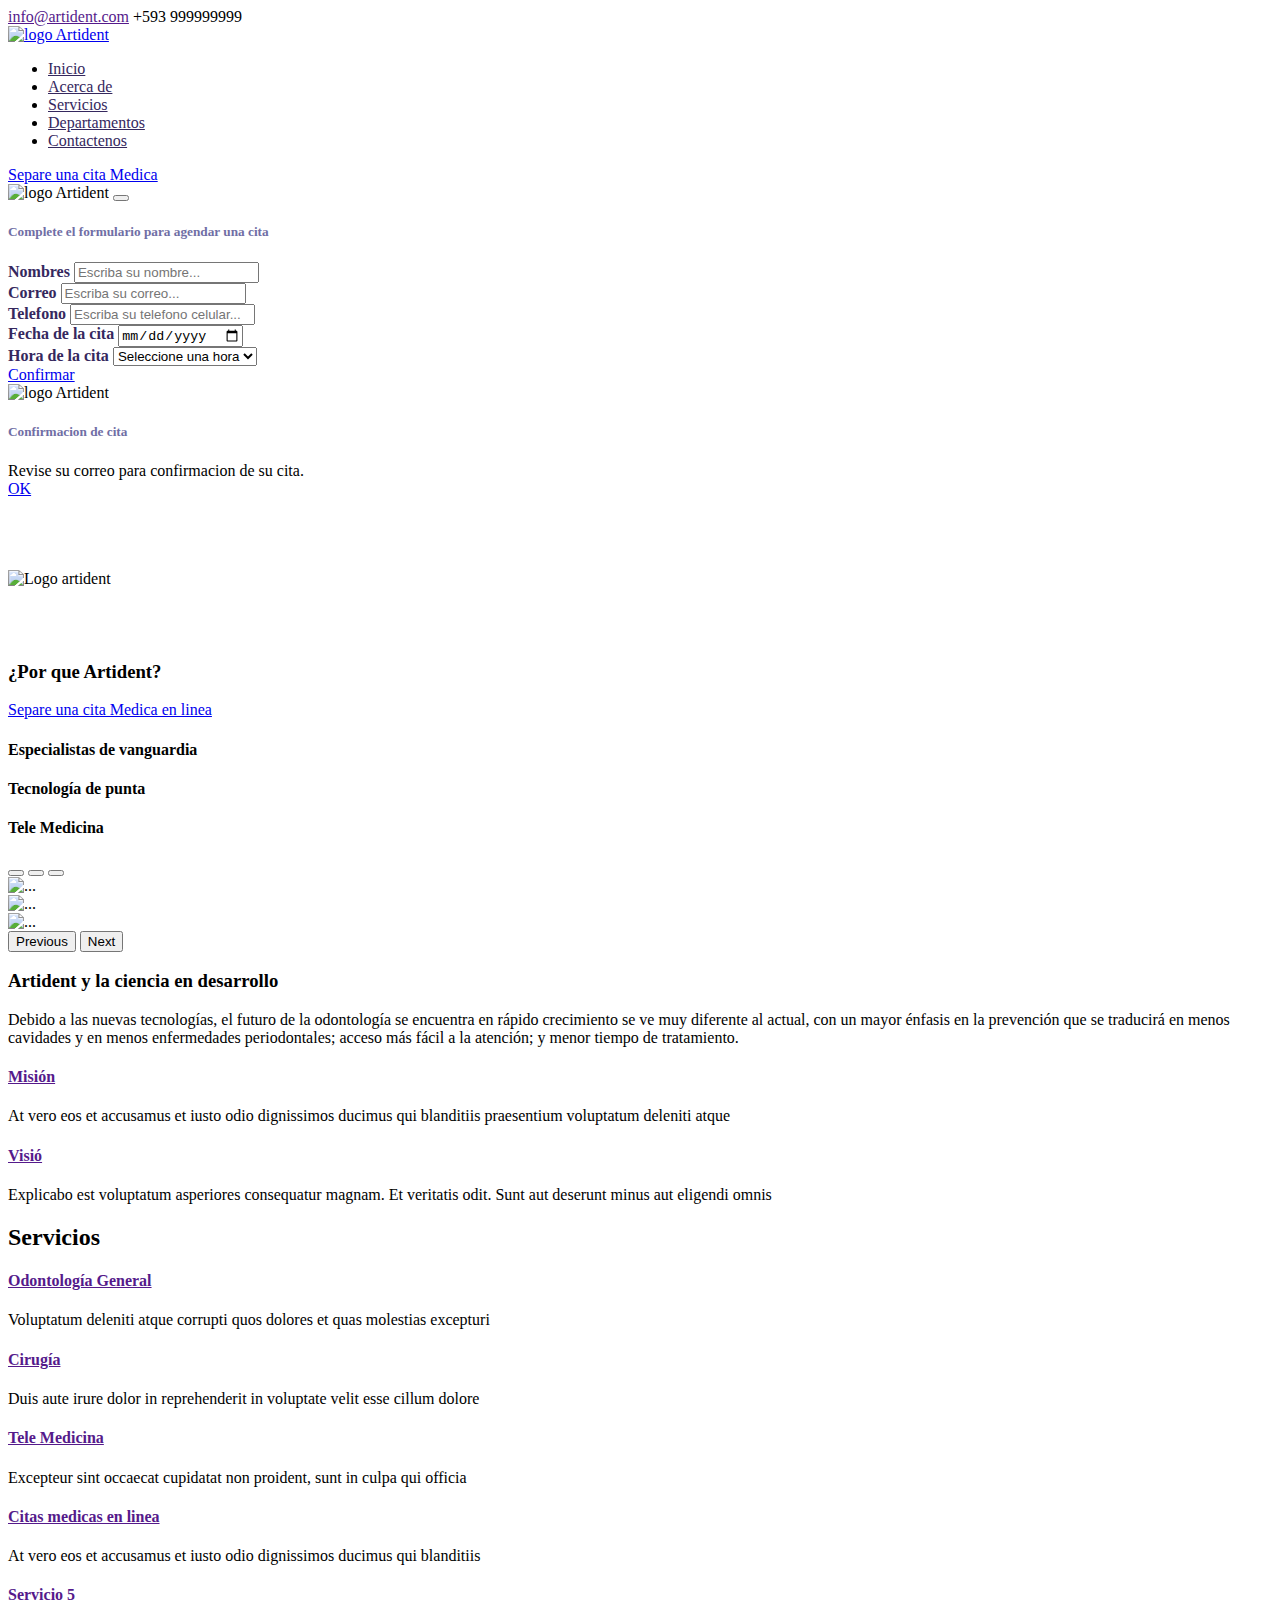
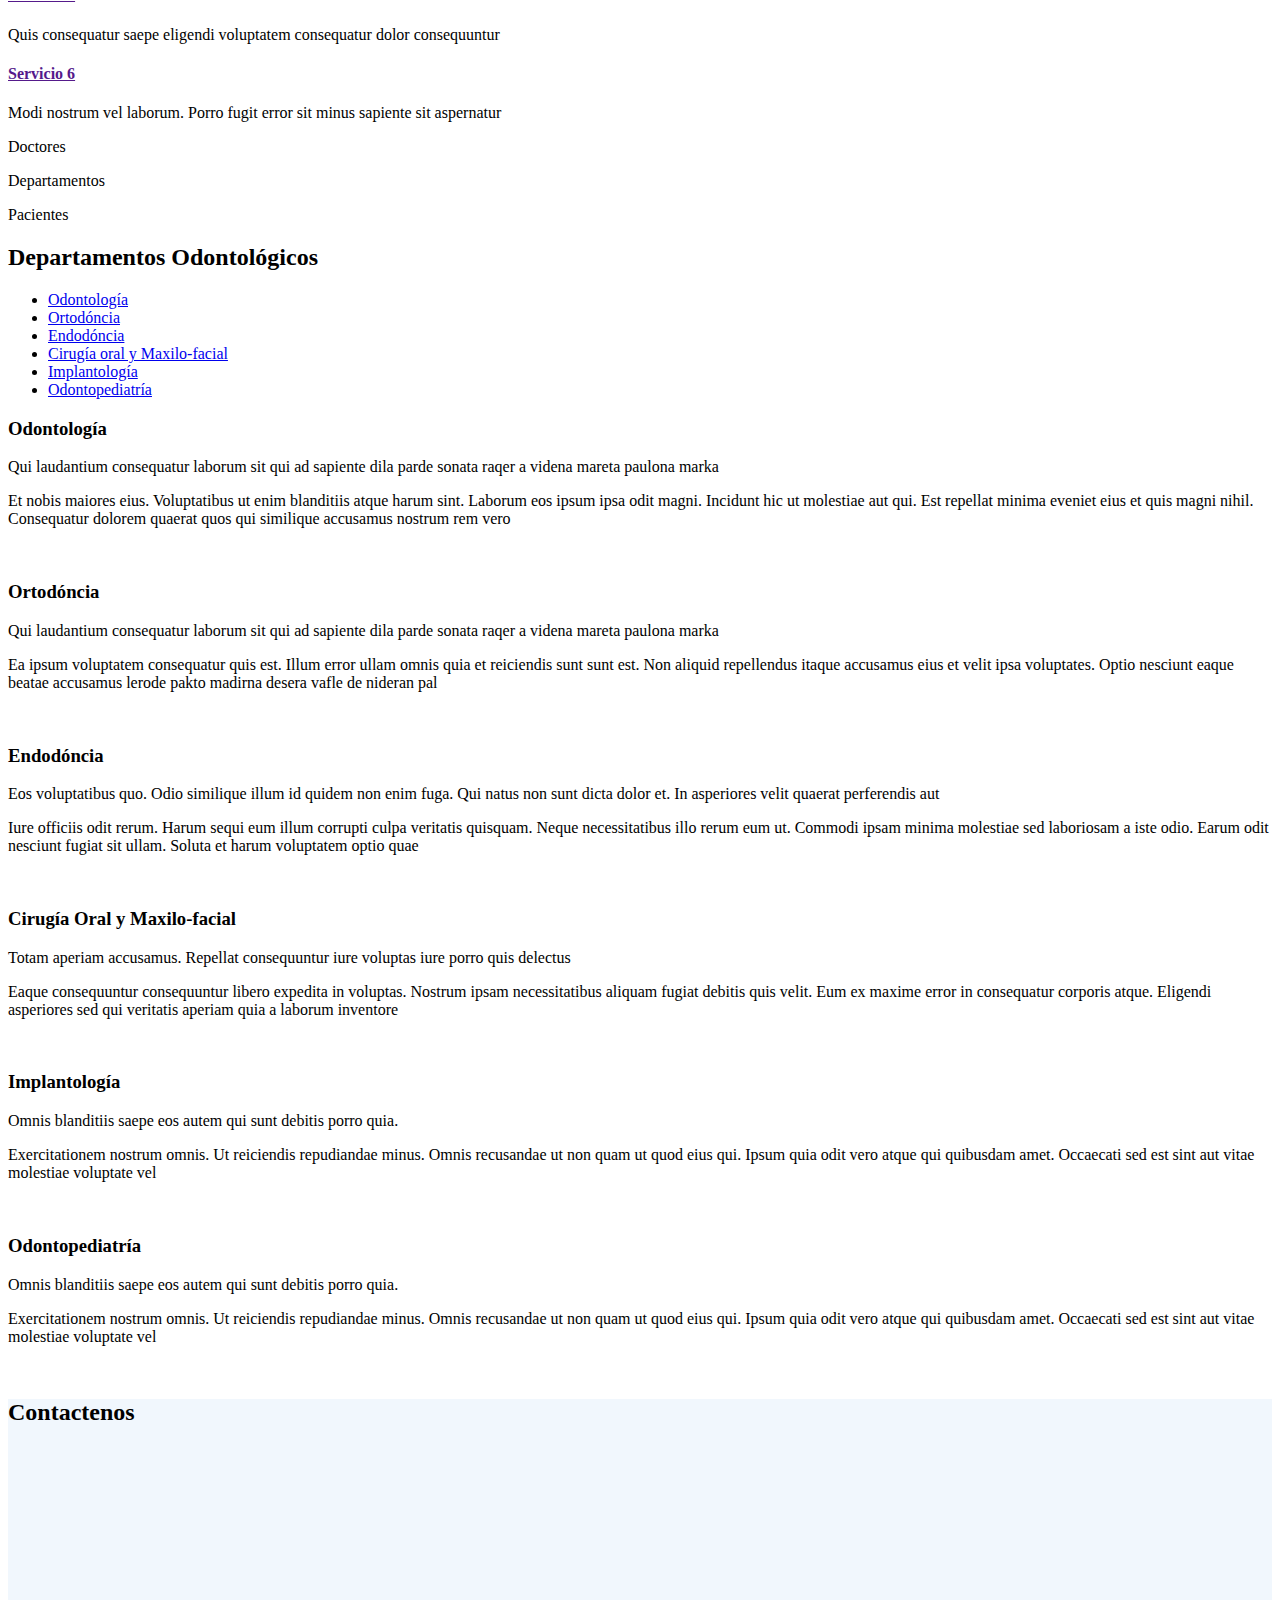
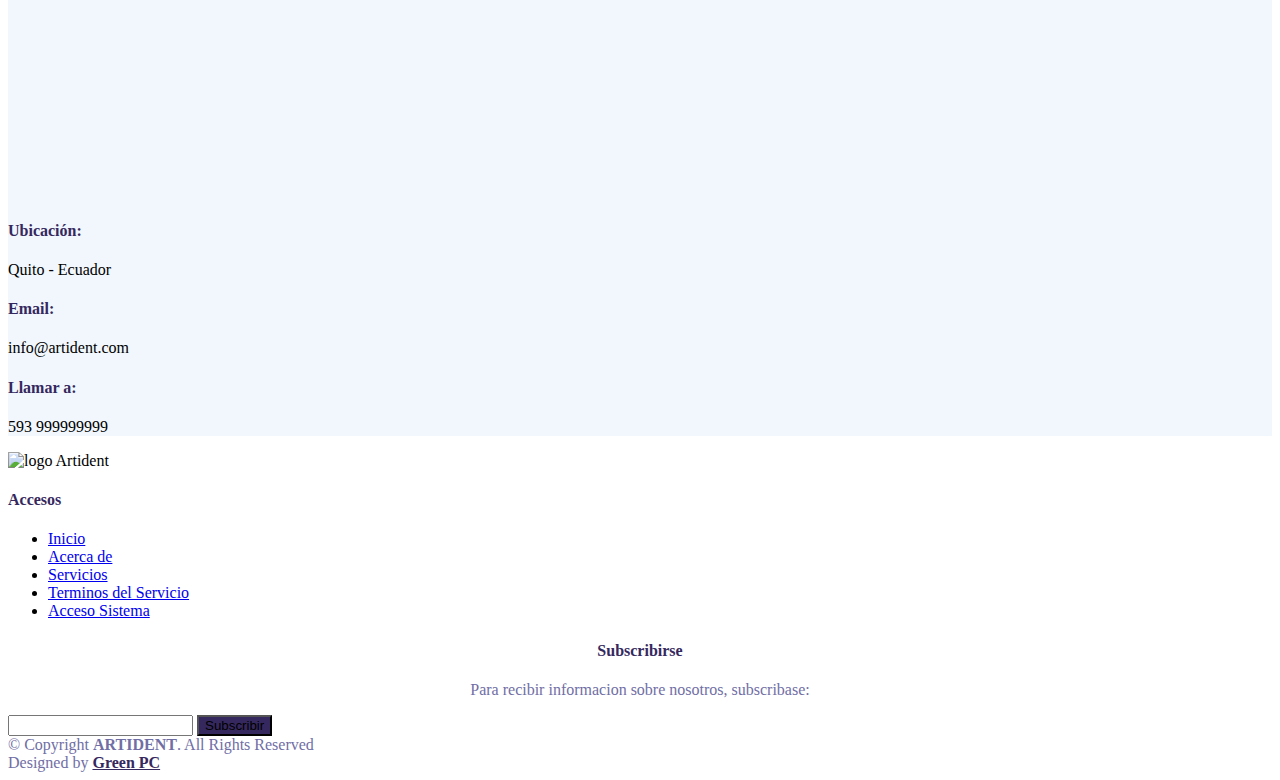
==== index.html @ 040a8781 "Add files via upload" ====
<!DOCTYPE html>
<html lang="en">

<head>
  <meta charset="utf-8">
  <meta content="width=device-width, initial-scale=1.0" name="viewport">

  <title>Artident - Inicio</title>
  <meta content="" name="description">
  <meta content="" name="keywords">

  <!-- Favicons -->
  <link href="assets/img/favicon.png" rel="icon">
  <link href="assets/img/apple-touch-icon.png" rel="apple-touch-icon">

  <!-- Google Fonts -->
  <link href="https://fonts.googleapis.com/css?family=Open+Sans:300,300i,400,400i,600,600i,700,700i|Raleway:300,300i,400,400i,500,500i,600,600i,700,700i|Poppins:300,300i,400,400i,500,500i,600,600i,700,700i" rel="stylesheet">

  <!-- Vendor CSS Files -->
  <link href="./assets/vendor/fontawesome-free/css/all.min.css" rel="stylesheet">
  <link href="./assets/vendor/animate.css/animate.min.css" rel="stylesheet">
  <link href="./assets/vendor/bootstrap/css/bootstrap.min.css" rel="stylesheet">
  <link href="./assets/vendor/bootstrap-icons/bootstrap-icons.css" rel="stylesheet">
  <link href="./assets/vendor/boxicons/css/boxicons.min.css" rel="stylesheet">
  <link href="./assets/vendor/glightbox/css/glightbox.min.css" rel="stylesheet">
  <link href="./assets/vendor/remixicon/remixicon.css" rel="stylesheet">
  <link href="./assets/vendor/swiper/swiper-bundle.min.css" rel="stylesheet">

  <!-- Template Main CSS File -->
  <link href="./assets/css/style.css" rel="stylesheet">

</head>

<body>
  <!-- ======= Top Bar ======= -->
  <div id="topbar" class="d-flex align-items-center fixed-top">
    <div class="container d-flex justify-content-center">
      <div class="contact-info d-flex align-items-center">
        <i style="color:#35285E;" class="bi bi-envelope"></i> <a href="">info@artident.com</a>
        <i style="color:#35285E;" class="bi bi-phone"></i> +593 999999999
      </div>
      <div class="d-none d-lg-flex social-links align-items-center">
        <a style="color:#35285E;" href="#" class="twitter"><i class="bi bi-twitter"></i></a>
        <a style="color:#35285E;" href="#" class="facebook"><i class="bi bi-facebook"></i></a>
        <a style="color:#35285E;" href="#" class="instagram"><i class="bi bi-instagram"></i></a>
        <a style="color:#35285E;" href="#" class="linkedin"><i class="bi bi-linkedin"></i></i></a>
      </div>
    </div>
  </div>

  <!-- ======= Header ======= -->
  <header id="header" class="fixed-top">
    <div class="container d-flex align-items-center">

      <a href="index.html"><img src="./assets/img/tituloclaro.png" alt="logo Artident" class="img-fluid" width="200px"></a></h1>
      <!-- Uncomment below if you prefer to use an image logo -->
      <!-- <a href="index.html"  class="logo me-auto" ><img src="assets/img/logo.png" alt="" ></a>-->

      <nav id="navbar" class="navbar order-last order-lg-0">
        <ul >
          <li><a style="color:#35285E;"class="nav-link scrollto active" href="#hero">Inicio</a></li>
          <li><a style="color:#35285E;"class="nav-link scrollto" href="#about">Acerca de</a></li>
          <li><a style="color:#35285E;"class="nav-link scrollto" href="#services">Servicios</a></li>
          <li><a style="color:#35285E;"class="nav-link scrollto" href="#departments">Departamentos</a></li>
          <!--li class="dropdown"><a style="color:#35285E;" href="#"><span>Drop Down</span> <i class="bi bi-chevron-down"></i></a>
            <ul>
              <li><a href="#">Drop Down 1</a></li>
              <li class="dropdown"><a href="#"><span>Deep Drop Down</span> <i class="bi bi-chevron-right"></i></a>
                <ul>
                  <li><a href="#">Deep Drop Down 1</a></li>
                  <li><a href="#">Deep Drop Down 2</a></li>
                  <li><a href="#">Deep Drop Down 3</a></li>
                  <li><a href="#">Deep Drop Down 4</a></li>
                  <li><a href="#">Deep Drop Down 5</a></li>
                </ul>
              </li>
              <li><a href="#">Drop Down 2</a></li>
              <li><a href="#">Drop Down 3</a></li>
              <li><a href="#">Drop Down 4</a></li>
            </ul>
          </li-->
          <li><a style="color:#35285E;" class="nav-link scrollto" href="#contact">Contactenos</a></li>
        </ul>
        <i class="bi bi-list mobile-nav-toggle"></i>
      </nav><!-- .navbar -->

      <a href="#" id="myModal" class="appointment-btn scrollto" data-bs-toggle="modal" data-bs-target="#exampleModalToggle">
        <span class="d-none d-md-inline"></span>Separe una cita Medica</a>

    </div>
  </header><!-- End Header -->

  <!-- ======= Modal ======= -->

  <div class="modal fade" id="exampleModalToggle" aria-hidden="true" aria-labelledby="exampleModalToggleLabel" tabindex="-1">
    <div class="modal-dialog modal-dialog-centered modal-lg">
      <div class="modal-content">
        <div class="modal-header">
          <img src="./assets/img/tituloclaro.png" alt="logo Artident" class="img-fluid" width="200px">
          <button type="button" class="btn-close" data-bs-dismiss="modal" aria-label="Close"></button>
        </div>
        <div class="modal-body">
          <h5 style="color:#706EA5" class="modal-title" id="exampleModalToggleLabel2">Complete el formulario para agendar una cita</h5>
          <form action="" method="post" role="form" class="php-email-form">
            <div class="row">
              <div class="col-md-12 mt-3">
                <label style="color:#35285E;"><strong>Nombres</strong></label>
                <input type="text" name="name" class="form-control" id="name" 
                placeholder="Escriba su nombre..." data-rule="minlen:4" data-msg="Please enter at least 4 chars">
                <div class="validate"></div>
              </div>
              <div class="col-md-12 mt-3">
                <label style="color:#35285E;"><strong>Correo</strong></label>
                <input type="email" class="form-control" name="email" id="email" 
                placeholder="Escriba su correo..." data-rule="email" data-msg="Please enter a valid email">
                <div class="validate"></div>
              </div>
              <div class="col-md-12 mt-3">
                <label style="color:#35285E;"><strong>Telefono</strong></label>
                <input type="phone" class="form-control" name="phone" id="phone" 
                placeholder="Escriba su telefono celular..." data-rule="minlen:7" data-msg="Please enter at least 4 chars">
                <div class="validate"></div>
              </div>
              <div class="col-md-12 mt-3">
                <label style="color:#35285E;"><strong>Fecha de la cita</strong></label>
                <input type="date" class="form-control" name="dating" id="date"  
                data-rule="minlen:7" data-msg="Please enter at least 4 chars">
                <div class="validate"></div>
              </div>
              <div class="col-md-12 mt-3">
                <label style="color:#35285E;"><strong>Hora de la cita</strong></label>
                  <select name="timing" id="time" class="form-control">
                    <option value="">Seleccione una hora</option>
                    <option value="8:00">8:00</option>
                    <option value="9:00">9:00</option>
                    <option value="10:00">10:00</option>
                    <option value="11:00">11:00</option>
                    <option value="11:00">12:00</option>
                    <option value="11:00">13:00</option>
                    <option value="11:00">14:00</option>
                    <option value="11:00">15:00</option>
                    <option value="11:00">16:00</option>
                    <option value="11:00">17:00</option>
                    <option value="11:00">18:00</option>
                    <option value="11:00">19:00</option>
                    <option value="11:00">20:00</option>
                  </select>
                <div class="validate"></div>
              </div>
            </div>
          </form>
        </div>
        <div class="modal-footer">
          <a href="#" id="myModal" class="appointment-btn scrollto" data-bs-toggle="modal" data-bs-target="#exampleModalToggle2">
            <span class="d-none d-md-inline"></span>Confirmar</a>
        </div>
      </div>
    </div>
  </div>

  <div class="modal fade" id="exampleModalToggle2" aria-hidden="true" aria-labelledby="exampleModalToggleLabel2" tabindex="-1">
    <div class="modal-dialog modal-dialog-centered">
      <div class="modal-content">
        <div class="modal-header">
          <img src="./assets/img/tituloclaro.png" alt="logo Artident" class="img-fluid" width="200px">
        </div>
        <div class="modal-body">
          <h5 style="color:#706EA5" class="modal-title" id="exampleModalToggleLabel2">Confirmacion de cita</h5>
          Revise su correo para confirmacion de su cita.
        </div>
        <div class="modal-footer">
          <a href="#" id="myModal" class="appointment-btn scrollto" data-bs-dismiss="modal" data-bs-toggle="modal" ><span class="d-none d-md-inline"></span>OK</a>
        </div>
      </div>
    </div>
  </div>

  <!-- ======= Hero Section ======= -->
  <section id="hero" class="d-flex align-items-center text-center justify-content-center">
    <div class="container">
      <br><br><br><br>
      <img src="./assets/img/ArtiDent IG.001.png" alt="Logo artident" class="img-fluid" width="325px">
      <br><br><br><br>
    </div>
  </section><!-- End Hero -->

  <main id="main">

    <!-- ======= Why Us Section ======= -->
    <section id="why-us" class="why-us">
      <div class="container">

        <div class="row">
          <div class="col-lg-5 d-flex align-items-center justify-content-center">
            <div class="content">
              <h3>¿Por que Artident?</h3>
              <a href="#" id="myModal" class="appointment-btn scrollto" data-bs-toggle="modal" data-bs-target="#exampleModalToggle">
                <span class="d-none d-md-inline"></span>Separe una cita Medica en linea</a>
            </div>
          </div>

          <div class="col-lg-7 d-flex align-items-center">
            <div class="icon-boxes d-flex flex-column justify-content-center">
              <div class="row">
                <div class="col-md-4 col-sm-12 d-flex">
                  <div class="icon-box mt-4 mt-xl-0 text-center">
                    <i class="bx bx-receipt"></i>
                    <h4>Especialistas de vanguardia</h4>
                  </div>
                </div>
                <div class="col-sm-12 col-md-4 d-flex">
                  <div class="icon-box mt-4 mt-xl-0 text-center">
                    <i class="bx bx-cube-alt"></i>
                    <h4>Tecnología de punta</h4>
                  </div>
                </div>
                <div class="col-sm-12 col-md-4 d-flex  text-center">
                  <div class="icon-box mt-4 mt-xl-0 text-center">
                    <i class="bx bx-fingerprint"></i>
                    <h4>Tele Medicina</h4>
                  </div>
                </div>
              </div>
            </div><!-- End .content-->
          </div>
        </div>

      </div>
    </section><!-- End Why Us Section -->

    <!-- ======= About Section ======= -->
    <section id="about" class="about">
      <div class="container-fluid">

        <div class="row">
          <div class="col-xl-5 col-lg-6 d-flex position-relative" style="align-items: center;">
            <!--a href="https://www.youtube.com/watch?v=jDDaplaOz7Q" class="glightbox play-btn mb-4"></a-->

            <div id="carouselExampleIndicators" class="carousel slide" data-bs-ride="carousel">
              <div class="carousel-indicators">
                <button type="button" data-bs-target="#carouselExampleIndicators" data-bs-slide-to="0" class="active" aria-current="true" aria-label="Slide 1"></button>
                <button type="button" data-bs-target="#carouselExampleIndicators" data-bs-slide-to="1" aria-label="Slide 2"></button>
                <button type="button" data-bs-target="#carouselExampleIndicators" data-bs-slide-to="2" aria-label="Slide 3"></button>
              </div>
              <div class="carousel-inner text-center">
                <div class="carousel-item active">
                  <img src="./assets/img/tec1.jpg" alt="..." width="75%">
                </div>
                <div class="carousel-item">
                  <img src="./assets/img/gallery-8.jpg" alt="..." width="75%">
                </div>
                <div class="carousel-item">
                  <img src="./assets/img/doctors-1.jpg" alt="..." width="75%">
                </div>
              </div>
              <button class="carousel-control-prev" type="button" data-bs-target="#carouselExampleIndicators" data-bs-slide="prev">
                <span class="carousel-control-prev-icon" aria-hidden="true"></span>
                <span class="visually-hidden">Previous</span>
              </button>
              <button class="carousel-control-next" type="button" data-bs-target="#carouselExampleIndicators" data-bs-slide="next">
                <span class="carousel-control-next-icon" aria-hidden="true"></span>
                <span class="visually-hidden">Next</span>
              </button>
            </div> </div>

          <div class="col-xl-7 col-lg-6 icon-boxes d-flex flex-column align-items-stretch justify-content-center py-5 px-lg-5">
            <h3>Artident y la ciencia en desarrollo</h3>
            <p>Debido a las nuevas tecnologías, el futuro de la odontología se encuentra en rápido crecimiento se ve muy diferente al actual, con un mayor énfasis en la prevención que se traducirá en menos cavidades y en menos enfermedades periodontales; acceso más fácil a la atención; y menor tiempo de tratamiento.</p>

            <div class="icon-box">
              <div class="icon"><i class="bx bx-atom"></i></div>
              <h4 class="title"><a href="">Misión</a></h4>
              <p class="description">At vero eos et accusamus et iusto odio dignissimos ducimus qui blanditiis praesentium voluptatum deleniti atque</p>
            </div>

            <div class="icon-box">
              <div class="icon"><i class="bx bx-dna"></i></div>
              <h4 class="title"><a href="">Visió<nav></nav></a></h4>
              <p class="description">Explicabo est voluptatum asperiores consequatur magnam. Et veritatis odit. Sunt aut deserunt minus aut eligendi omnis</p>
            </div>

          </div>
        </div>

      </div>
    </section><!-- End About Section -->

    <!-- ======= Services Section ======= -->
    <section id="services" class="services">
      <div class="container">

        <div class="section-title">
          <h2>Servicios</h2>
          </div>

        <div class="row">
          <div class="col-lg-4 col-md-6 d-flex align-items-stretch">
            <div class="icon-box">
              <div class="icon"><i class="fas fa-heartbeat"></i></div>
              <h4><a href="">Odontología General</a></h4>
              <p>Voluptatum deleniti atque corrupti quos dolores et quas molestias excepturi</p>
            </div>
          </div>

          <div class="col-lg-4 col-md-6 d-flex align-items-stretch mt-4 mt-md-0">
            <div class="icon-box">
              <div class="icon"><i class="fas fa-pills"></i></div>
              <h4><a href="">Cirugía</a></h4>
              <p>Duis aute irure dolor in reprehenderit in voluptate velit esse cillum dolore</p>
            </div>
          </div>

          <div class="col-lg-4 col-md-6 d-flex align-items-stretch mt-4 mt-lg-0">
            <div class="icon-box">
              <div class="icon"><i class="fas fa-hospital-user"></i></div>
              <h4><a href="">Tele Medicina</a></h4>
              <p>Excepteur sint occaecat cupidatat non proident, sunt in culpa qui officia</p>
            </div>
          </div>

          <div class="col-lg-4 col-md-6 d-flex align-items-stretch mt-4">
            <div class="icon-box">
              <div class="icon"><i class="fas fa-dna"></i></div>
              <h4><a href="">Citas medicas en linea</a></h4>
              <p>At vero eos et accusamus et iusto odio dignissimos ducimus qui blanditiis</p>
            </div>
          </div>

          <div class="col-lg-4 col-md-6 d-flex align-items-stretch mt-4">
            <div class="icon-box">
              <div class="icon"><i class="fas fa-wheelchair"></i></div>
              <h4><a href="">Servicio 5</a></h4>
              <p>Quis consequatur saepe eligendi voluptatem consequatur dolor consequuntur</p>
            </div>
          </div>

          <div class="col-lg-4 col-md-6 d-flex align-items-stretch mt-4">
            <div class="icon-box">
              <div class="icon"><i class="fas fa-notes-medical"></i></div>
              <h4><a href="">Servicio 6</a></h4>
              <p>Modi nostrum vel laborum. Porro fugit error sit minus sapiente sit aspernatur</p>
            </div>
          </div>

        </div>

      </div>
    </section><!-- End Services Section -->

    <!-- ======= Counts Section ======= -->
    <section id="counts" class="counts">
      <div class="container">

        <div class="row">

          <div class="col-lg-4 col-md-4">
            <div class="count-box">
              <i class="fas fa-user-md"></i>
              <span data-purecounter-start="0" data-purecounter-end="8" data-purecounter-duration="1" class="purecounter"></span>
              <p>Doctores</p>
            </div>
          </div>

          <div class="col-lg-4 col-md-4 mt-5 mt-md-0">
            <div class="count-box">
              <i class="far fa-hospital"></i>
              <span data-purecounter-start="0" data-purecounter-end="10" data-purecounter-duration="1" class="purecounter"></span>
              <p>Departamentos</p>
            </div>
          </div>

          <div class="col-lg-4 col-md-4 mt-5 mt-lg-0">
            <div class="count-box">
              <i class="fas fa-flask"></i>
              <span data-purecounter-start="0" data-purecounter-end="120" data-purecounter-duration="1" class="purecounter"></span>
              <p>Pacientes</p>
            </div>
          </div>

        </div>

      </div>
    </section><!-- End Counts Section -->

    <!-- ======= Departments Section ======= -->
    <section id="departments" class="departments">
      <div class="container">

        <div class="section-title">
          <h2>Departamentos Odontológicos</h2>
          <p></p>
        </div>

        <div class="row gy-4">
          <div class="col-lg-3">
            <ul class="nav nav-tabs flex-column">
              <li class="nav-item">
                <a class="nav-link" data-bs-toggle="tab" href="#tab-1">Odontología</a>
              </li>
              <li class="nav-item">
                <a class="nav-link" data-bs-toggle="tab" href="#tab-2">Ortodóncia</a>
              </li>
              <li class="nav-item">
                <a class="nav-link" data-bs-toggle="tab" href="#tab-3">Endodóncia</a>
              </li>
              <li class="nav-item">
                <a class="nav-link" data-bs-toggle="tab" href="#tab-4">Cirugía oral y Maxilo-facial</a>
              </li>
              <li class="nav-item">
                <a class="nav-link" data-bs-toggle="tab" href="#tab-5">Implantología</a>
              </li>
              <li class="nav-item">
                <a class="nav-link" data-bs-toggle="tab" href="#tab-6">Odontopediatría</a>
              </li>
            </ul>
          </div>
          <div class="col-lg-9">
            <div class="tab-content">
              <div class="tab-pane active show" id="tab-1">
                <div class="row gy-4">
                  <div class="col-lg-8 details order-2 order-lg-1">
                    <h3>Odontología</h3>
                    <p class="fst-italic">Qui laudantium consequatur laborum sit qui ad sapiente dila parde sonata raqer a videna mareta paulona marka</p>
                    <p>Et nobis maiores eius. Voluptatibus ut enim blanditiis atque harum sint. Laborum eos ipsum ipsa odit magni. Incidunt hic ut molestiae aut qui. Est repellat minima eveniet eius et quis magni nihil. Consequatur dolorem quaerat quos qui similique accusamus nostrum rem vero</p>
                  </div>
                  <div class="col-lg-4 text-center order-1 order-lg-2">
                    <img src="./assets/img/odontologia.jpg" alt="" class="img-fluid">
                  </div>
                </div>
              </div>
              <div class="tab-pane" id="tab-2">
                <div class="row gy-4">
                  <div class="col-lg-8 details order-2 order-lg-1">
                    <h3>Ortodóncia</h3>
                    <p class="fst-italic">Qui laudantium consequatur laborum sit qui ad sapiente dila parde sonata raqer a videna mareta paulona marka</p>
                    <p>Ea ipsum voluptatem consequatur quis est. Illum error ullam omnis quia et reiciendis sunt sunt est. Non aliquid repellendus itaque accusamus eius et velit ipsa voluptates. Optio nesciunt eaque beatae accusamus lerode pakto madirna desera vafle de nideran pal</p>
                  </div>
                  <div class="col-lg-4 text-center order-1 order-lg-2">
                    <img src="assets/img/ortodoncia.jpg" alt="" class="img-fluid">
                  </div>
                </div>
              </div>
              <div class="tab-pane" id="tab-3">
                <div class="row gy-4">
                  <div class="col-lg-8 details order-2 order-lg-1">
                    <h3>Endodóncia</h3>
                    <p class="fst-italic">Eos voluptatibus quo. Odio similique illum id quidem non enim fuga. Qui natus non sunt dicta dolor et. In asperiores velit quaerat perferendis aut</p>
                    <p>Iure officiis odit rerum. Harum sequi eum illum corrupti culpa veritatis quisquam. Neque necessitatibus illo rerum eum ut. Commodi ipsam minima molestiae sed laboriosam a iste odio. Earum odit nesciunt fugiat sit ullam. Soluta et harum voluptatem optio quae</p>
                  </div>
                  <div class="col-lg-4 text-center order-1 order-lg-2">
                    <img src="assets/img/endodoncia.jpg" alt="" class="img-fluid">
                  </div>
                </div>
              </div>
              <div class="tab-pane" id="tab-4">
                <div class="row gy-4">
                  <div class="col-lg-8 details order-2 order-lg-1">
                    <h3>Cirugía Oral y Maxilo-facial</h3>
                    <p class="fst-italic">Totam aperiam accusamus. Repellat consequuntur iure voluptas iure porro quis delectus</p>
                    <p>Eaque consequuntur consequuntur libero expedita in voluptas. Nostrum ipsam necessitatibus aliquam fugiat debitis quis velit. Eum ex maxime error in consequatur corporis atque. Eligendi asperiores sed qui veritatis aperiam quia a laborum inventore</p>
                  </div>
                  <div class="col-lg-4 text-center order-1 order-lg-2">
                    <img src="assets/img/maxilo-facial.jpg" alt="" class="img-fluid">
                  </div>
                </div>
              </div>
              <div class="tab-pane" id="tab-5">
                <div class="row gy-4">
                  <div class="col-lg-8 details order-2 order-lg-1">
                    <h3>Implantología</h3>
                    <p class="fst-italic">Omnis blanditiis saepe eos autem qui sunt debitis porro quia.</p>
                    <p>Exercitationem nostrum omnis. Ut reiciendis repudiandae minus. Omnis recusandae ut non quam ut quod eius qui. Ipsum quia odit vero atque qui quibusdam amet. Occaecati sed est sint aut vitae molestiae voluptate vel</p>
                  </div>
                  <div class="col-lg-4 text-center order-1 order-lg-2">
                    <img src="assets/img/implantologia.jpg" alt="" class="img-fluid">
                  </div>
                </div>
              </div>
              <div class="tab-pane" id="tab-6">
                <div class="row gy-4">
                  <div class="col-lg-8 details order-2 order-lg-1">
                    <h3>Odontopediatría</h3>
                    <p class="fst-italic">Omnis blanditiis saepe eos autem qui sunt debitis porro quia.</p>
                    <p>Exercitationem nostrum omnis. Ut reiciendis repudiandae minus. Omnis recusandae ut non quam ut quod eius qui. Ipsum quia odit vero atque qui quibusdam amet. Occaecati sed est sint aut vitae molestiae voluptate vel</p>
                  </div>
                  <div class="col-lg-4 text-center order-1 order-lg-2">
                    <img src="assets/img/odontopediatria.jpg" alt="" class="img-fluid">
                  </div>
                </div>
              </div>
            </div>
          </div>
        </div>

      </div>
    </section><!-- End Departments Section -->

    <!-- ======= Contact Section ======= -->
    <section id="contact" class="contact" style="background-color:#f1f7fd;">
      <div class="container">

        <div class="section-title">
            <h2>Contactenos</h2> </div>

        <div class="text-center">
          <iframe style="border:0; width: 80%; height: 350px;" src="https://www.google.com/maps/embed?pb=!1m18!1m12!1m3!1d255347.0233773098!2d-78.57062576676934!3d-0.18625044255308526!2m3!1f0!2f0!3f0!3m2!1i1024!2i768!4f13.1!3m3!1m2!1s0x91d59a4002427c9f%3A0x44b991e158ef5572!2sQuito!5e0!3m2!1sen!2sec!4v1646414965499!5m2!1sen!2sec" width="600" height="450" style="border:0;" allowfullscreen="" loading="lazy"></iframe>
        </div>
          <div class="row mt-5">

            <div class="col-lg-4">
              <div class="info">
                <div class="address">
                  <i class="bi bi-geo-alt"></i>
                  <h4 style="color:#35285E;">Ubicación:</h4>
                  <p>Quito - Ecuador</p>
                </div>
              </div>
            </div>

            <div class="col-lg-4">
              <div class="info">
                <div class="address">
                  <i class="bi bi-envelope"></i>
                  <h4 style="color:#35285E;" >Email:</h4>
                  <p>info@artident.com</p>
                </div>
              </div>
            </div>

            <div class="col-lg-4">
              <div class="info">
                <div class="address">
                  <i class="bi bi-phone"></i>
                  <h4 style="color:#35285E;">Llamar a:</h4>
                  <p>593 999999999</p>
                </div>
              </div>
            </div>

          </div>
      </div>
    </section><!-- End Contact Section -->

  </main><!-- End #main -->

  <!-- ======= Footer ======= -->
  <footer id="footer">

    <div class="footer-top">
      <div class="container">
        <div class="row">

          <div class="col-lg-5 col-md-4 footer-contact text-center">
            <img src="./assets/img/ArtiDent IG.003.png" alt="logo Artident" width="200px">
            <!--p>
              A108 Adam Street <br>
              Quito - Ecuador. <br><br>
              <strong>Phone:</strong> +1 5589 55488 55<br>
              <strong>Email:</strong> info@example.com<br>
            </p-->
          </div>

          <div class="col-lg-2 col-md-3 footer-links">
            <h4 style="color:#35285E;">Accesos</h4>
            <ul>
              <li><i style="color:#35285E;" class="bx bx-chevron-right"></i> <a href="#">Inicio</a></li>
              <li><i style="color:#35285E;"class="bx bx-chevron-right"></i> <a href="#">Acerca de</a></li>
              <li><i style="color:#35285E;"class="bx bx-chevron-right"></i> <a href="#">Servicios</a></li>
              <li><i style="color:#35285E;"class="bx bx-chevron-right"></i> <a href="#">Terminos del Servicio</a></li>
              <li><i style="color:#35285E;"class="bx bx-chevron-right"></i> <a href="./login.html">Acceso Sistema</a></li>
            </ul>
          </div>

          <div class="col-lg-5 col-md-5 footer-newsletter">
            <h4 style="color:#35285E;text-align: center;">Subscribirse</h4>
            <p style="color:#706EA5;text-align: center;">Para recibir informacion sobre nosotros, subscribase: </p>
            <form action="" method="post">
              <input type="email" name="email">
              <input style="background:#35285E;" type="submit" value="Subscribir">
            </form>
          </div>

        </div>
      </div>
    </div>

    <div class="container d-md-flex py-4">
      <div class="me-md-auto text-center text-md-start" style="color:#706EA5;">
        <div class="copyright">
          &copy; Copyright <strong><span>ARTIDENT</span></strong>. All Rights Reserved
        </div>
        <div class="credits" style="color:#706EA5;">

          Designed by <a style="color:#35285E;" href="https://greenpc.online/" target="_blank"><strong>Green PC</strong></a>
        </div>
      </div>
      <div class="social-links text-center text-md-right pt-3 pt-md-0">
        <a style="background:#706EA5;" href="#" class="twitter"><i class="bx bxl-twitter"></i></a>
        <a style="background:#706EA5;"  href="#" class="facebook"><i class="bx bxl-facebook"></i></a>
        <a style="background:#706EA5;"  href="#" class="instagram"><i class="bx bxl-instagram"></i></a>
        <a style="background:#706EA5;"  href="#" class="linkedin"><i class="bx bxl-linkedin"></i></a>
      </div>
    </div>
  </footer><!-- End Footer -->

  <div id="preloader"></div>
  <a href="#" class="back-to-top d-flex align-items-center justify-content-center"><i class="bi bi-arrow-up-short"></i></a>

  <!-- Vendor JS Files -->
  <script src="./assets/vendor/purecounter/purecounter.js"></script>
  <script src="./assets/vendor/bootstrap/js/bootstrap.bundle.min.js"></script>
  <script src="./assets/vendor/glightbox/js/glightbox.min.js"></script>
  <script src="./assets/vendor/swiper/swiper-bundle.min.js"></script>
  <script src="./assets/vendor/php-email-form/validate.js"></script>

  <!-- Template Main JS File -->
  <script src="./assets/js/main.js"></script>

</body>

</html>
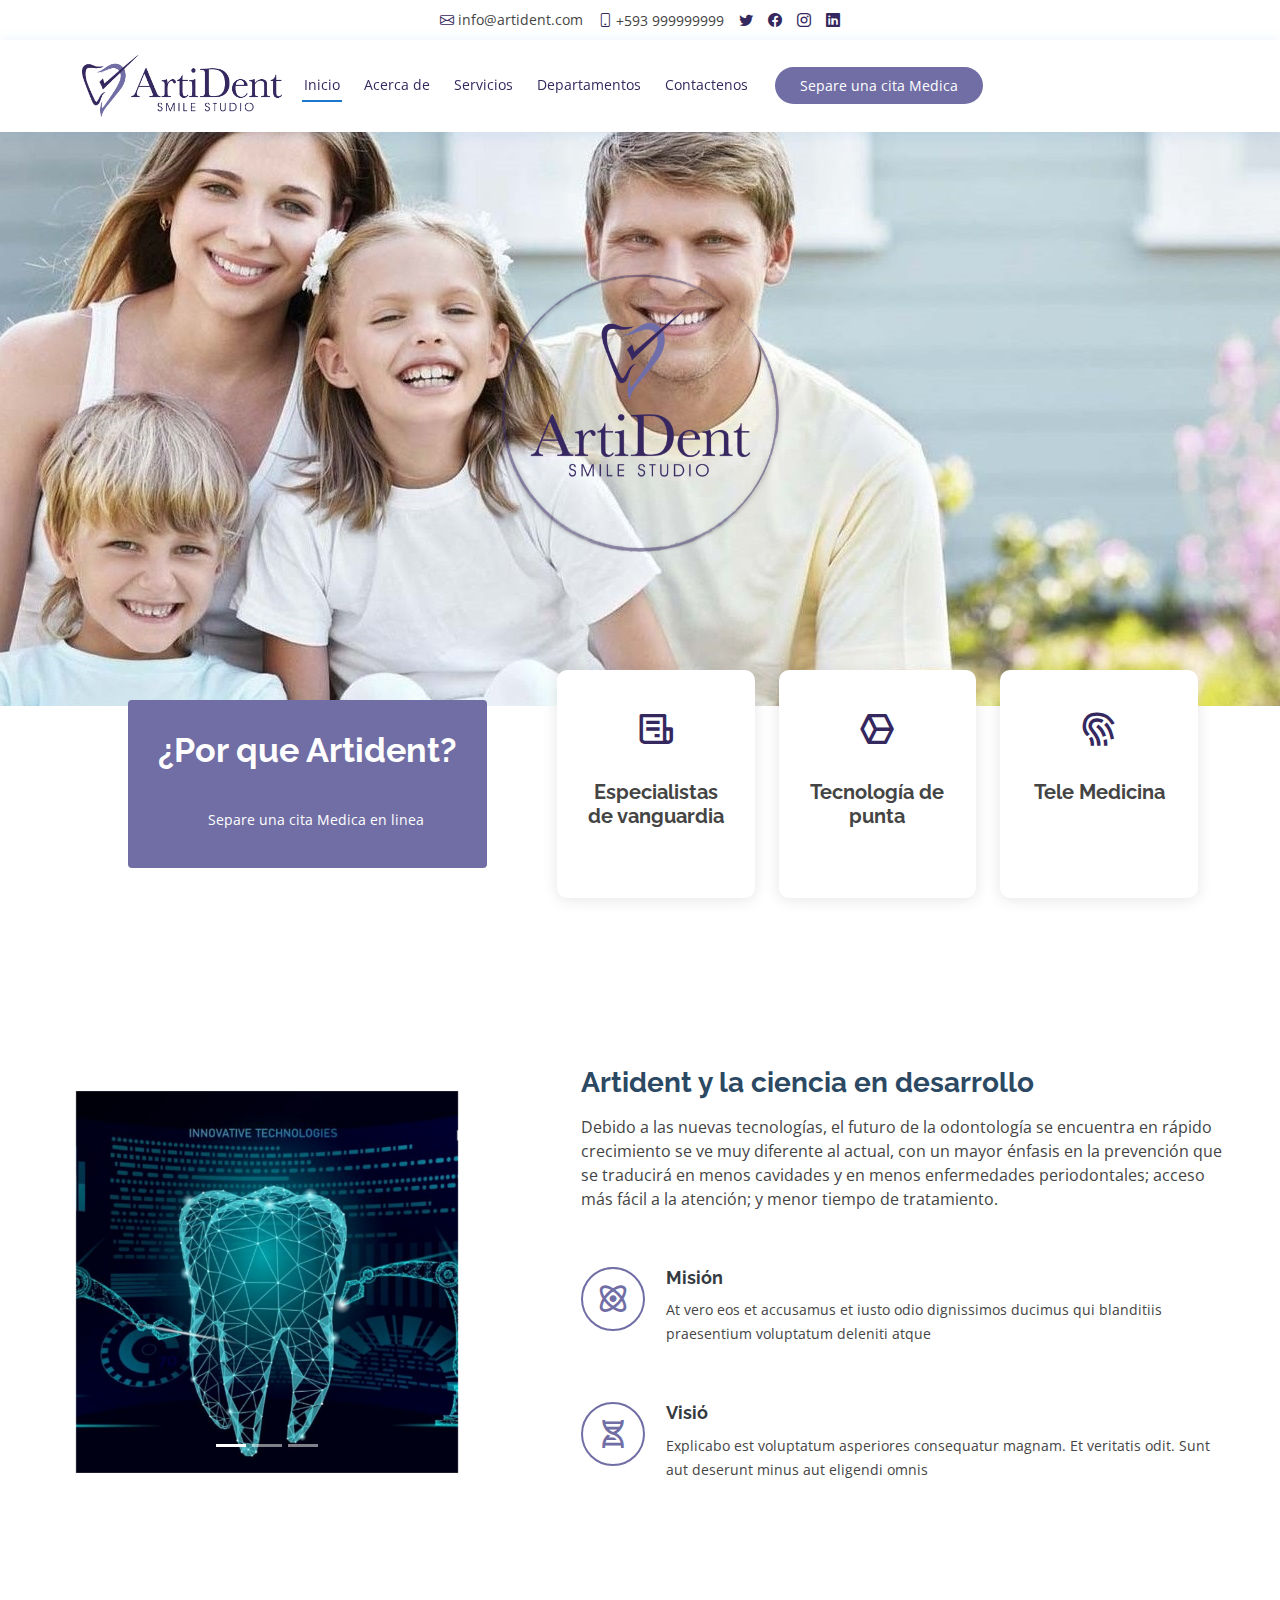
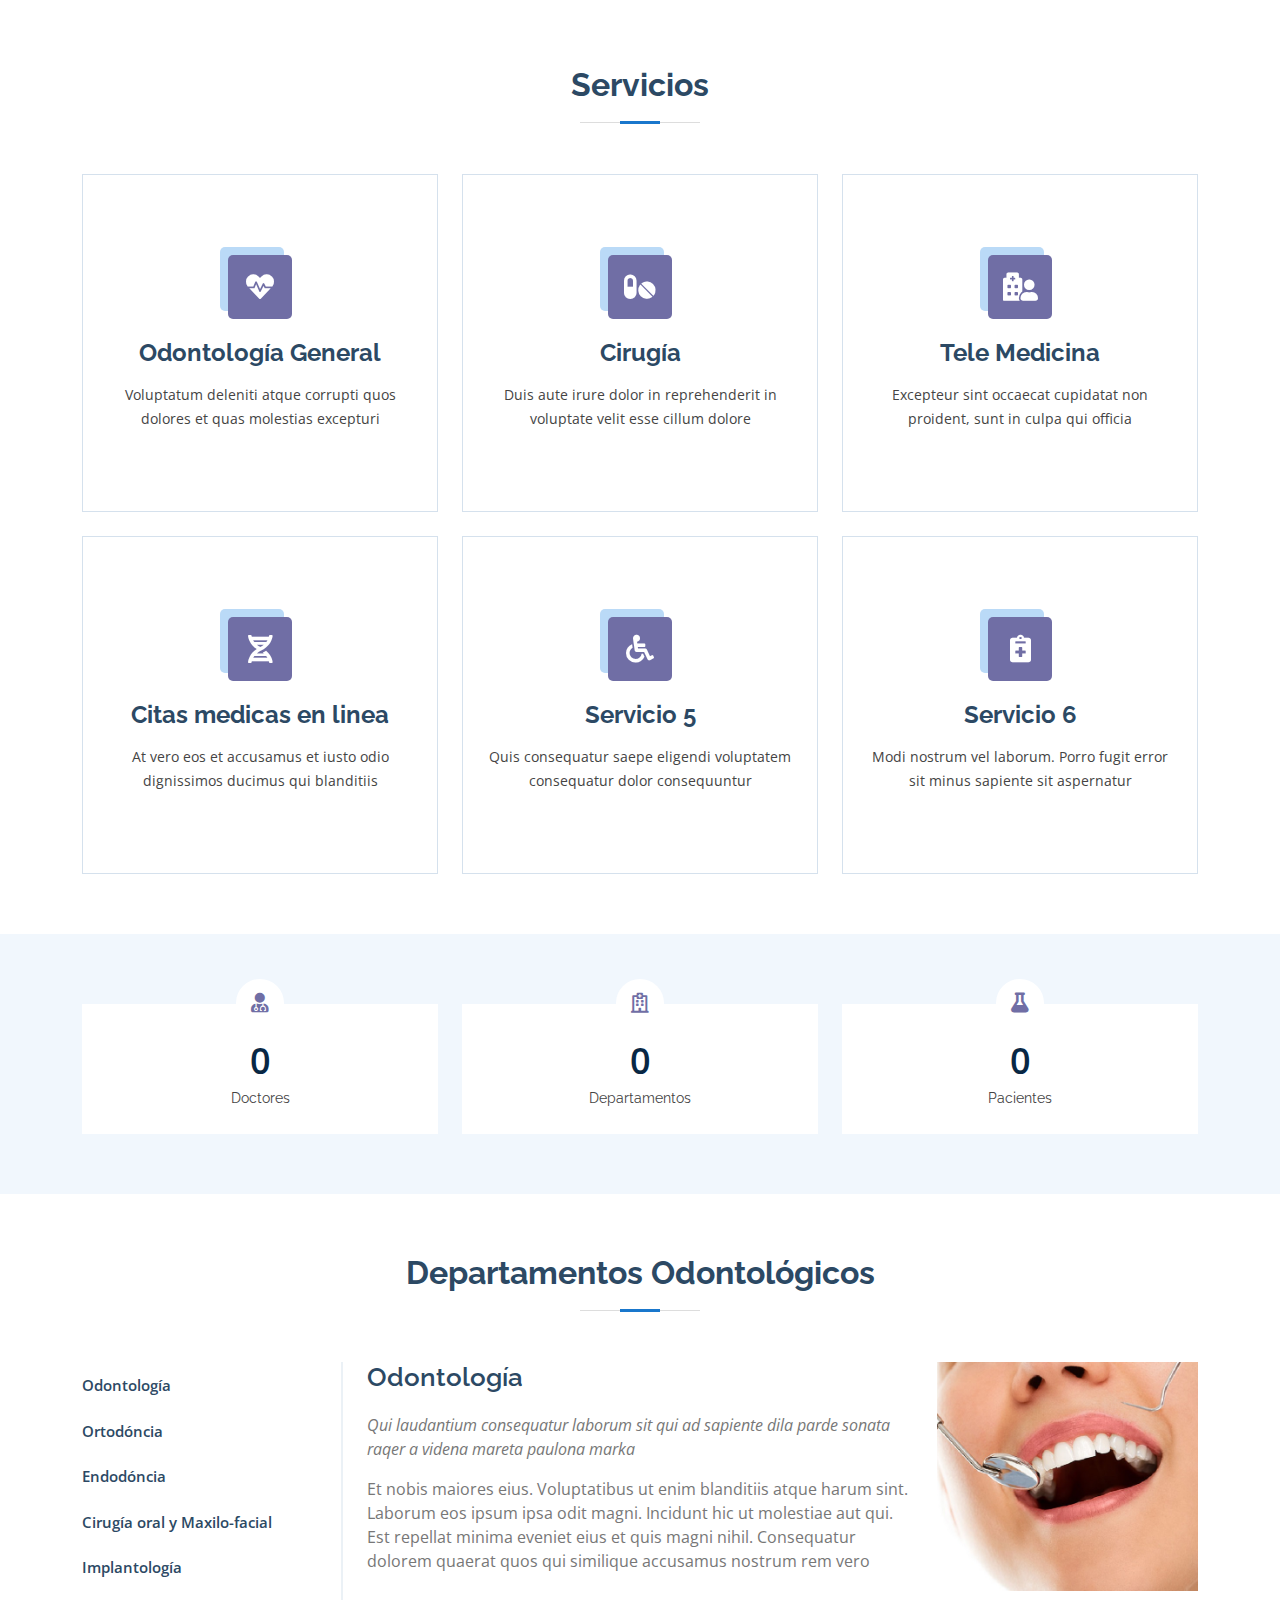
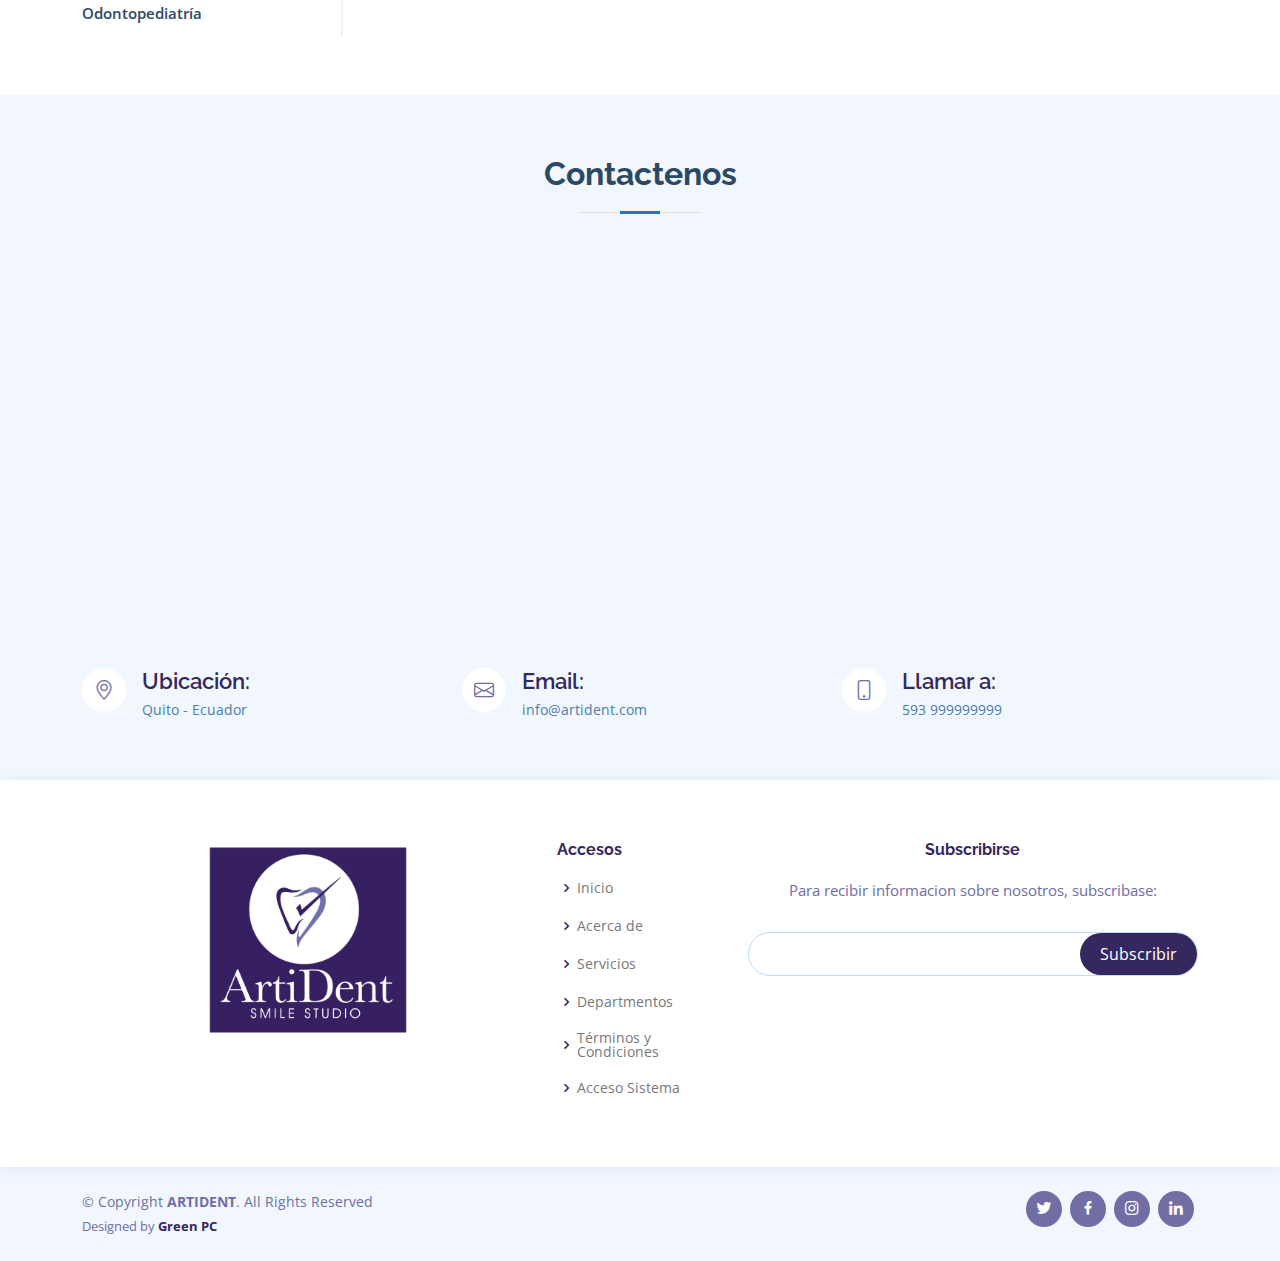
==== commit 71f742d0: "Update index.html" ====
--- a/index.html
+++ b/index.html
@@ -563,10 +563,11 @@
           <div class="col-lg-2 col-md-3 footer-links">
             <h4 style="color:#35285E;">Accesos</h4>
             <ul>
-              <li><i style="color:#35285E;" class="bx bx-chevron-right"></i> <a href="#">Inicio</a></li>
-              <li><i style="color:#35285E;"class="bx bx-chevron-right"></i> <a href="#">Acerca de</a></li>
-              <li><i style="color:#35285E;"class="bx bx-chevron-right"></i> <a href="#">Servicios</a></li>
-              <li><i style="color:#35285E;"class="bx bx-chevron-right"></i> <a href="#">Terminos del Servicio</a></li>
+              <li><i style="color:#35285E;" class="bx bx-chevron-right"></i> <a href="./index.html">Inicio</a></li>
+              <li><i style="color:#35285E;"class="bx bx-chevron-right"></i> <a href="#about">Acerca de</a></li>
+              <li><i style="color:#35285E;"class="bx bx-chevron-right"></i> <a href="#services">Servicios</a></li>
+              <li><i style="color:#35285E;"class="bx bx-chevron-right"></i> <a href="#departaments">Departmentos</a></li>
+               <li><i style="color:#35285E;"class="bx bx-chevron-right"></i> <a href="#">Términos y Condiciones</a></li>
               <li><i style="color:#35285E;"class="bx bx-chevron-right"></i> <a href="./login.html">Acceso Sistema</a></li>
             </ul>
           </div>
@@ -618,4 +619,4 @@
 
 </body>
 
-</html>+</html>
--- a/assets/vendor/fontawesome-free/css/all.min.css
+++ b/assets/vendor/fontawesome-free/css/all.min.css
@@ -0,0 +1,5 @@
+/*!
+ * Font Awesome Free 5.15.4 by @fontawesome - https://fontawesome.com
+ * License - https://fontawesome.com/license/free (Icons: CC BY 4.0, Fonts: SIL OFL 1.1, Code: MIT License)
+ */
+.fa,.fab,.fad,.fal,.far,.fas{-moz-osx-font-smoothing:grayscale;-webkit-font-smoothing:antialiased;display:inline-block;font-style:normal;font-variant:normal;text-rendering:auto;line-height:1}.fa-lg{font-size:1.33333em;line-height:.75em;vertical-align:-.0667em}.fa-xs{font-size:.75em}.fa-sm{font-size:.875em}.fa-1x{font-size:1em}.fa-2x{font-size:2em}.fa-3x{font-size:3em}.fa-4x{font-size:4em}.fa-5x{font-size:5em}.fa-6x{font-size:6em}.fa-7x{font-size:7em}.fa-8x{font-size:8em}.fa-9x{font-size:9em}.fa-10x{font-size:10em}.fa-fw{text-align:center;width:1.25em}.fa-ul{list-style-type:none;margin-left:2.5em;padding-left:0}.fa-ul>li{position:relative}.fa-li{left:-2em;position:absolute;text-align:center;width:2em;line-height:inherit}.fa-border{border:.08em solid #eee;border-radius:.1em;padding:.2em .25em .15em}.fa-pull-left{float:left}.fa-pull-right{float:right}.fa.fa-pull-left,.fab.fa-pull-left,.fal.fa-pull-left,.far.fa-pull-left,.fas.fa-pull-left{margin-right:.3em}.fa.fa-pull-right,.fab.fa-pull-right,.fal.fa-pull-right,.far.fa-pull-right,.fas.fa-pull-right{margin-left:.3em}.fa-spin{-webkit-animation:fa-spin 2s linear infinite;animation:fa-spin 2s linear infinite}.fa-pulse{-webkit-animation:fa-spin 1s steps(8) infinite;animation:fa-spin 1s steps(8) infinite}@-webkit-keyframes fa-spin{0%{-webkit-transform:rotate(0deg);transform:rotate(0deg)}to{-webkit-transform:rotate(1turn);transform:rotate(1turn)}}@keyframes fa-spin{0%{-webkit-transform:rotate(0deg);transform:rotate(0deg)}to{-webkit-transform:rotate(1turn);transform:rotate(1turn)}}.fa-rotate-90{-ms-filter:"progid:DXImageTransform.Microsoft.BasicImage(rotation=1)";-webkit-transform:rotate(90deg);transform:rotate(90deg)}.fa-rotate-180{-ms-filter:"progid:DXImageTransform.Microsoft.BasicImage(rotation=2)";-webkit-transform:rotate(180deg);transform:rotate(180deg)}.fa-rotate-270{-ms-filter:"progid:DXImageTransform.Microsoft.BasicImage(rotation=3)";-webkit-transform:rotate(270deg);transform:rotate(270deg)}.fa-flip-horizontal{-ms-filter:"progid:DXImageTransform.Microsoft.BasicImage(rotation=0, mirror=1)";-webkit-transform:scaleX(-1);transform:scaleX(-1)}.fa-flip-vertical{-webkit-transform:scaleY(-1);transform:scaleY(-1)}.fa-flip-both,.fa-flip-horizontal.fa-flip-vertical,.fa-flip-vertical{-ms-filter:"progid:DXImageTransform.Microsoft.BasicImage(rotation=2, mirror=1)"}.fa-flip-both,.fa-flip-horizontal.fa-flip-vertical{-webkit-transform:scale(-1);transform:scale(-1)}:root .fa-flip-both,:root .fa-flip-horizontal,:root .fa-flip-vertical,:root .fa-rotate-90,:root .fa-rotate-180,:root .fa-rotate-270{-webkit-filter:none;filter:none}.fa-stack{display:inline-block;height:2em;line-height:2em;position:relative;vertical-align:middle;width:2.5em}.fa-stack-1x,.fa-stack-2x{left:0;position:absolute;text-align:center;width:100%}.fa-stack-1x{line-height:inherit}.fa-stack-2x{font-size:2em}.fa-inverse{color:#fff}.fa-500px:before{content:"\f26e"}.fa-accessible-icon:before{content:"\f368"}.fa-accusoft:before{content:"\f369"}.fa-acquisitions-incorporated:before{content:"\f6af"}.fa-ad:before{content:"\f641"}.fa-address-book:before{content:"\f2b9"}.fa-address-card:before{content:"\f2bb"}.fa-adjust:before{content:"\f042"}.fa-adn:before{content:"\f170"}.fa-adversal:before{content:"\f36a"}.fa-affiliatetheme:before{content:"\f36b"}.fa-air-freshener:before{content:"\f5d0"}.fa-airbnb:before{content:"\f834"}.fa-algolia:before{content:"\f36c"}.fa-align-center:before{content:"\f037"}.fa-align-justify:before{content:"\f039"}.fa-align-left:before{content:"\f036"}.fa-align-right:before{content:"\f038"}.fa-alipay:before{content:"\f642"}.fa-allergies:before{content:"\f461"}.fa-amazon:before{content:"\f270"}.fa-amazon-pay:before{content:"\f42c"}.fa-ambulance:before{content:"\f0f9"}.fa-american-sign-language-interpreting:before{content:"\f2a3"}.fa-amilia:before{content:"\f36d"}.fa-anchor:before{content:"\f13d"}.fa-android:before{content:"\f17b"}.fa-angellist:before{content:"\f209"}.fa-angle-double-down:before{content:"\f103"}.fa-angle-double-left:before{content:"\f100"}.fa-angle-double-right:before{content:"\f101"}.fa-angle-double-up:before{content:"\f102"}.fa-angle-down:before{content:"\f107"}.fa-angle-left:before{content:"\f104"}.fa-angle-right:before{content:"\f105"}.fa-angle-up:before{content:"\f106"}.fa-angry:before{content:"\f556"}.fa-angrycreative:before{content:"\f36e"}.fa-angular:before{content:"\f420"}.fa-ankh:before{content:"\f644"}.fa-app-store:before{content:"\f36f"}.fa-app-store-ios:before{content:"\f370"}.fa-apper:before{content:"\f371"}.fa-apple:before{content:"\f179"}.fa-apple-alt:before{content:"\f5d1"}.fa-apple-pay:before{content:"\f415"}.fa-archive:before{content:"\f187"}.fa-archway:before{content:"\f557"}.fa-arrow-alt-circle-down:before{content:"\f358"}.fa-arrow-alt-circle-left:before{content:"\f359"}.fa-arrow-alt-circle-right:before{content:"\f35a"}.fa-arrow-alt-circle-up:before{content:"\f35b"}.fa-arrow-circle-down:before{content:"\f0ab"}.fa-arrow-circle-left:before{content:"\f0a8"}.fa-arrow-circle-right:before{content:"\f0a9"}.fa-arrow-circle-up:before{content:"\f0aa"}.fa-arrow-down:before{content:"\f063"}.fa-arrow-left:before{content:"\f060"}.fa-arrow-right:before{content:"\f061"}.fa-arrow-up:before{content:"\f062"}.fa-arrows-alt:before{content:"\f0b2"}.fa-arrows-alt-h:before{content:"\f337"}.fa-arrows-alt-v:before{content:"\f338"}.fa-artstation:before{content:"\f77a"}.fa-assistive-listening-systems:before{content:"\f2a2"}.fa-asterisk:before{content:"\f069"}.fa-asymmetrik:before{content:"\f372"}.fa-at:before{content:"\f1fa"}.fa-atlas:before{content:"\f558"}.fa-atlassian:before{content:"\f77b"}.fa-atom:before{content:"\f5d2"}.fa-audible:before{content:"\f373"}.fa-audio-description:before{content:"\f29e"}.fa-autoprefixer:before{content:"\f41c"}.fa-avianex:before{content:"\f374"}.fa-aviato:before{content:"\f421"}.fa-award:before{content:"\f559"}.fa-aws:before{content:"\f375"}.fa-baby:before{content:"\f77c"}.fa-baby-carriage:before{content:"\f77d"}.fa-backspace:before{content:"\f55a"}.fa-backward:before{content:"\f04a"}.fa-bacon:before{content:"\f7e5"}.fa-bacteria:before{content:"\e059"}.fa-bacterium:before{content:"\e05a"}.fa-bahai:before{content:"\f666"}.fa-balance-scale:before{content:"\f24e"}.fa-balance-scale-left:before{content:"\f515"}.fa-balance-scale-right:before{content:"\f516"}.fa-ban:before{content:"\f05e"}.fa-band-aid:before{content:"\f462"}.fa-bandcamp:before{content:"\f2d5"}.fa-barcode:before{content:"\f02a"}.fa-bars:before{content:"\f0c9"}.fa-baseball-ball:before{content:"\f433"}.fa-basketball-ball:before{content:"\f434"}.fa-bath:before{content:"\f2cd"}.fa-battery-empty:before{content:"\f244"}.fa-battery-full:before{content:"\f240"}.fa-battery-half:before{content:"\f242"}.fa-battery-quarter:before{content:"\f243"}.fa-battery-three-quarters:before{content:"\f241"}.fa-battle-net:before{content:"\f835"}.fa-bed:before{content:"\f236"}.fa-beer:before{content:"\f0fc"}.fa-behance:before{content:"\f1b4"}.fa-behance-square:before{content:"\f1b5"}.fa-bell:before{content:"\f0f3"}.fa-bell-slash:before{content:"\f1f6"}.fa-bezier-curve:before{content:"\f55b"}.fa-bible:before{content:"\f647"}.fa-bicycle:before{content:"\f206"}.fa-biking:before{content:"\f84a"}.fa-bimobject:before{content:"\f378"}.fa-binoculars:before{content:"\f1e5"}.fa-biohazard:before{content:"\f780"}.fa-birthday-cake:before{content:"\f1fd"}.fa-bitbucket:before{content:"\f171"}.fa-bitcoin:before{content:"\f379"}.fa-bity:before{content:"\f37a"}.fa-black-tie:before{content:"\f27e"}.fa-blackberry:before{content:"\f37b"}.fa-blender:before{content:"\f517"}.fa-blender-phone:before{content:"\f6b6"}.fa-blind:before{content:"\f29d"}.fa-blog:before{content:"\f781"}.fa-blogger:before{content:"\f37c"}.fa-blogger-b:before{content:"\f37d"}.fa-bluetooth:before{content:"\f293"}.fa-bluetooth-b:before{content:"\f294"}.fa-bold:before{content:"\f032"}.fa-bolt:before{content:"\f0e7"}.fa-bomb:before{content:"\f1e2"}.fa-bone:before{content:"\f5d7"}.fa-bong:before{content:"\f55c"}.fa-book:before{content:"\f02d"}.fa-book-dead:before{content:"\f6b7"}.fa-book-medical:before{content:"\f7e6"}.fa-book-open:before{content:"\f518"}.fa-book-reader:before{content:"\f5da"}.fa-bookmark:before{content:"\f02e"}.fa-bootstrap:before{content:"\f836"}.fa-border-all:before{content:"\f84c"}.fa-border-none:before{content:"\f850"}.fa-border-style:before{content:"\f853"}.fa-bowling-ball:before{content:"\f436"}.fa-box:before{content:"\f466"}.fa-box-open:before{content:"\f49e"}.fa-box-tissue:before{content:"\e05b"}.fa-boxes:before{content:"\f468"}.fa-braille:before{content:"\f2a1"}.fa-brain:before{content:"\f5dc"}.fa-bread-slice:before{content:"\f7ec"}.fa-briefcase:before{content:"\f0b1"}.fa-briefcase-medical:before{content:"\f469"}.fa-broadcast-tower:before{content:"\f519"}.fa-broom:before{content:"\f51a"}.fa-brush:before{content:"\f55d"}.fa-btc:before{content:"\f15a"}.fa-buffer:before{content:"\f837"}.fa-bug:before{content:"\f188"}.fa-building:before{content:"\f1ad"}.fa-bullhorn:before{content:"\f0a1"}.fa-bullseye:before{content:"\f140"}.fa-burn:before{content:"\f46a"}.fa-buromobelexperte:before{content:"\f37f"}.fa-bus:before{content:"\f207"}.fa-bus-alt:before{content:"\f55e"}.fa-business-time:before{content:"\f64a"}.fa-buy-n-large:before{content:"\f8a6"}.fa-buysellads:before{content:"\f20d"}.fa-calculator:before{content:"\f1ec"}.fa-calendar:before{content:"\f133"}.fa-calendar-alt:before{content:"\f073"}.fa-calendar-check:before{content:"\f274"}.fa-calendar-day:before{content:"\f783"}.fa-calendar-minus:before{content:"\f272"}.fa-calendar-plus:before{content:"\f271"}.fa-calendar-times:before{content:"\f273"}.fa-calendar-week:before{content:"\f784"}.fa-camera:before{content:"\f030"}.fa-camera-retro:before{content:"\f083"}.fa-campground:before{content:"\f6bb"}.fa-canadian-maple-leaf:before{content:"\f785"}.fa-candy-cane:before{content:"\f786"}.fa-cannabis:before{content:"\f55f"}.fa-capsules:before{content:"\f46b"}.fa-car:before{content:"\f1b9"}.fa-car-alt:before{content:"\f5de"}.fa-car-battery:before{content:"\f5df"}.fa-car-crash:before{content:"\f5e1"}.fa-car-side:before{content:"\f5e4"}.fa-caravan:before{content:"\f8ff"}.fa-caret-down:before{content:"\f0d7"}.fa-caret-left:before{content:"\f0d9"}.fa-caret-right:before{content:"\f0da"}.fa-caret-square-down:before{content:"\f150"}.fa-caret-square-left:before{content:"\f191"}.fa-caret-square-right:before{content:"\f152"}.fa-caret-square-up:before{content:"\f151"}.fa-caret-up:before{content:"\f0d8"}.fa-carrot:before{content:"\f787"}.fa-cart-arrow-down:before{content:"\f218"}.fa-cart-plus:before{content:"\f217"}.fa-cash-register:before{content:"\f788"}.fa-cat:before{content:"\f6be"}.fa-cc-amazon-pay:before{content:"\f42d"}.fa-cc-amex:before{content:"\f1f3"}.fa-cc-apple-pay:before{content:"\f416"}.fa-cc-diners-club:before{content:"\f24c"}.fa-cc-discover:before{content:"\f1f2"}.fa-cc-jcb:before{content:"\f24b"}.fa-cc-mastercard:before{content:"\f1f1"}.fa-cc-paypal:before{content:"\f1f4"}.fa-cc-stripe:before{content:"\f1f5"}.fa-cc-visa:before{content:"\f1f0"}.fa-centercode:before{content:"\f380"}.fa-centos:before{content:"\f789"}.fa-certificate:before{content:"\f0a3"}.fa-chair:before{content:"\f6c0"}.fa-chalkboard:before{content:"\f51b"}.fa-chalkboard-teacher:before{content:"\f51c"}.fa-charging-station:before{content:"\f5e7"}.fa-chart-area:before{content:"\f1fe"}.fa-chart-bar:before{content:"\f080"}.fa-chart-line:before{content:"\f201"}.fa-chart-pie:before{content:"\f200"}.fa-check:before{content:"\f00c"}.fa-check-circle:before{content:"\f058"}.fa-check-double:before{content:"\f560"}.fa-check-square:before{content:"\f14a"}.fa-cheese:before{content:"\f7ef"}.fa-chess:before{content:"\f439"}.fa-chess-bishop:before{content:"\f43a"}.fa-chess-board:before{content:"\f43c"}.fa-chess-king:before{content:"\f43f"}.fa-chess-knight:before{content:"\f441"}.fa-chess-pawn:before{content:"\f443"}.fa-chess-queen:before{content:"\f445"}.fa-chess-rook:before{content:"\f447"}.fa-chevron-circle-down:before{content:"\f13a"}.fa-chevron-circle-left:before{content:"\f137"}.fa-chevron-circle-right:before{content:"\f138"}.fa-chevron-circle-up:before{content:"\f139"}.fa-chevron-down:before{content:"\f078"}.fa-chevron-left:before{content:"\f053"}.fa-chevron-right:before{content:"\f054"}.fa-chevron-up:before{content:"\f077"}.fa-child:before{content:"\f1ae"}.fa-chrome:before{content:"\f268"}.fa-chromecast:before{content:"\f838"}.fa-church:before{content:"\f51d"}.fa-circle:before{content:"\f111"}.fa-circle-notch:before{content:"\f1ce"}.fa-city:before{content:"\f64f"}.fa-clinic-medical:before{content:"\f7f2"}.fa-clipboard:before{content:"\f328"}.fa-clipboard-check:before{content:"\f46c"}.fa-clipboard-list:before{content:"\f46d"}.fa-clock:before{content:"\f017"}.fa-clone:before{content:"\f24d"}.fa-closed-captioning:before{content:"\f20a"}.fa-cloud:before{content:"\f0c2"}.fa-cloud-download-alt:before{content:"\f381"}.fa-cloud-meatball:before{content:"\f73b"}.fa-cloud-moon:before{content:"\f6c3"}.fa-cloud-moon-rain:before{content:"\f73c"}.fa-cloud-rain:before{content:"\f73d"}.fa-cloud-showers-heavy:before{content:"\f740"}.fa-cloud-sun:before{content:"\f6c4"}.fa-cloud-sun-rain:before{content:"\f743"}.fa-cloud-upload-alt:before{content:"\f382"}.fa-cloudflare:before{content:"\e07d"}.fa-cloudscale:before{content:"\f383"}.fa-cloudsmith:before{content:"\f384"}.fa-cloudversify:before{content:"\f385"}.fa-cocktail:before{content:"\f561"}.fa-code:before{content:"\f121"}.fa-code-branch:before{content:"\f126"}.fa-codepen:before{content:"\f1cb"}.fa-codiepie:before{content:"\f284"}.fa-coffee:before{content:"\f0f4"}.fa-cog:before{content:"\f013"}.fa-cogs:before{content:"\f085"}.fa-coins:before{content:"\f51e"}.fa-columns:before{content:"\f0db"}.fa-comment:before{content:"\f075"}.fa-comment-alt:before{content:"\f27a"}.fa-comment-dollar:before{content:"\f651"}.fa-comment-dots:before{content:"\f4ad"}.fa-comment-medical:before{content:"\f7f5"}.fa-comment-slash:before{content:"\f4b3"}.fa-comments:before{content:"\f086"}.fa-comments-dollar:before{content:"\f653"}.fa-compact-disc:before{content:"\f51f"}.fa-compass:before{content:"\f14e"}.fa-compress:before{content:"\f066"}.fa-compress-alt:before{content:"\f422"}.fa-compress-arrows-alt:before{content:"\f78c"}.fa-concierge-bell:before{content:"\f562"}.fa-confluence:before{content:"\f78d"}.fa-connectdevelop:before{content:"\f20e"}.fa-contao:before{content:"\f26d"}.fa-cookie:before{content:"\f563"}.fa-cookie-bite:before{content:"\f564"}.fa-copy:before{content:"\f0c5"}.fa-copyright:before{content:"\f1f9"}.fa-cotton-bureau:before{content:"\f89e"}.fa-couch:before{content:"\f4b8"}.fa-cpanel:before{content:"\f388"}.fa-creative-commons:before{content:"\f25e"}.fa-creative-commons-by:before{content:"\f4e7"}.fa-creative-commons-nc:before{content:"\f4e8"}.fa-creative-commons-nc-eu:before{content:"\f4e9"}.fa-creative-commons-nc-jp:before{content:"\f4ea"}.fa-creative-commons-nd:before{content:"\f4eb"}.fa-creative-commons-pd:before{content:"\f4ec"}.fa-creative-commons-pd-alt:before{content:"\f4ed"}.fa-creative-commons-remix:before{content:"\f4ee"}.fa-creative-commons-sa:before{content:"\f4ef"}.fa-creative-commons-sampling:before{content:"\f4f0"}.fa-creative-commons-sampling-plus:before{content:"\f4f1"}.fa-creative-commons-share:before{content:"\f4f2"}.fa-creative-commons-zero:before{content:"\f4f3"}.fa-credit-card:before{content:"\f09d"}.fa-critical-role:before{content:"\f6c9"}.fa-crop:before{content:"\f125"}.fa-crop-alt:before{content:"\f565"}.fa-cross:before{content:"\f654"}.fa-crosshairs:before{content:"\f05b"}.fa-crow:before{content:"\f520"}.fa-crown:before{content:"\f521"}.fa-crutch:before{content:"\f7f7"}.fa-css3:before{content:"\f13c"}.fa-css3-alt:before{content:"\f38b"}.fa-cube:before{content:"\f1b2"}.fa-cubes:before{content:"\f1b3"}.fa-cut:before{content:"\f0c4"}.fa-cuttlefish:before{content:"\f38c"}.fa-d-and-d:before{content:"\f38d"}.fa-d-and-d-beyond:before{content:"\f6ca"}.fa-dailymotion:before{content:"\e052"}.fa-dashcube:before{content:"\f210"}.fa-database:before{content:"\f1c0"}.fa-deaf:before{content:"\f2a4"}.fa-deezer:before{content:"\e077"}.fa-delicious:before{content:"\f1a5"}.fa-democrat:before{content:"\f747"}.fa-deploydog:before{content:"\f38e"}.fa-deskpro:before{content:"\f38f"}.fa-desktop:before{content:"\f108"}.fa-dev:before{content:"\f6cc"}.fa-deviantart:before{content:"\f1bd"}.fa-dharmachakra:before{content:"\f655"}.fa-dhl:before{content:"\f790"}.fa-diagnoses:before{content:"\f470"}.fa-diaspora:before{content:"\f791"}.fa-dice:before{content:"\f522"}.fa-dice-d20:before{content:"\f6cf"}.fa-dice-d6:before{content:"\f6d1"}.fa-dice-five:before{content:"\f523"}.fa-dice-four:before{content:"\f524"}.fa-dice-one:before{content:"\f525"}.fa-dice-six:before{content:"\f526"}.fa-dice-three:before{content:"\f527"}.fa-dice-two:before{content:"\f528"}.fa-digg:before{content:"\f1a6"}.fa-digital-ocean:before{content:"\f391"}.fa-digital-tachograph:before{content:"\f566"}.fa-directions:before{content:"\f5eb"}.fa-discord:before{content:"\f392"}.fa-discourse:before{content:"\f393"}.fa-disease:before{content:"\f7fa"}.fa-divide:before{content:"\f529"}.fa-dizzy:before{content:"\f567"}.fa-dna:before{content:"\f471"}.fa-dochub:before{content:"\f394"}.fa-docker:before{content:"\f395"}.fa-dog:before{content:"\f6d3"}.fa-dollar-sign:before{content:"\f155"}.fa-dolly:before{content:"\f472"}.fa-dolly-flatbed:before{content:"\f474"}.fa-donate:before{content:"\f4b9"}.fa-door-closed:before{content:"\f52a"}.fa-door-open:before{content:"\f52b"}.fa-dot-circle:before{content:"\f192"}.fa-dove:before{content:"\f4ba"}.fa-download:before{content:"\f019"}.fa-draft2digital:before{content:"\f396"}.fa-drafting-compass:before{content:"\f568"}.fa-dragon:before{content:"\f6d5"}.fa-draw-polygon:before{content:"\f5ee"}.fa-dribbble:before{content:"\f17d"}.fa-dribbble-square:before{content:"\f397"}.fa-dropbox:before{content:"\f16b"}.fa-drum:before{content:"\f569"}.fa-drum-steelpan:before{content:"\f56a"}.fa-drumstick-bite:before{content:"\f6d7"}.fa-drupal:before{content:"\f1a9"}.fa-dumbbell:before{content:"\f44b"}.fa-dumpster:before{content:"\f793"}.fa-dumpster-fire:before{content:"\f794"}.fa-dungeon:before{content:"\f6d9"}.fa-dyalog:before{content:"\f399"}.fa-earlybirds:before{content:"\f39a"}.fa-ebay:before{content:"\f4f4"}.fa-edge:before{content:"\f282"}.fa-edge-legacy:before{content:"\e078"}.fa-edit:before{content:"\f044"}.fa-egg:before{content:"\f7fb"}.fa-eject:before{content:"\f052"}.fa-elementor:before{content:"\f430"}.fa-ellipsis-h:before{content:"\f141"}.fa-ellipsis-v:before{content:"\f142"}.fa-ello:before{content:"\f5f1"}.fa-ember:before{content:"\f423"}.fa-empire:before{content:"\f1d1"}.fa-envelope:before{content:"\f0e0"}.fa-envelope-open:before{content:"\f2b6"}.fa-envelope-open-text:before{content:"\f658"}.fa-envelope-square:before{content:"\f199"}.fa-envira:before{content:"\f299"}.fa-equals:before{content:"\f52c"}.fa-eraser:before{content:"\f12d"}.fa-erlang:before{content:"\f39d"}.fa-ethereum:before{content:"\f42e"}.fa-ethernet:before{content:"\f796"}.fa-etsy:before{content:"\f2d7"}.fa-euro-sign:before{content:"\f153"}.fa-evernote:before{content:"\f839"}.fa-exchange-alt:before{content:"\f362"}.fa-exclamation:before{content:"\f12a"}.fa-exclamation-circle:before{content:"\f06a"}.fa-exclamation-triangle:before{content:"\f071"}.fa-expand:before{content:"\f065"}.fa-expand-alt:before{content:"\f424"}.fa-expand-arrows-alt:before{content:"\f31e"}.fa-expeditedssl:before{content:"\f23e"}.fa-external-link-alt:before{content:"\f35d"}.fa-external-link-square-alt:before{content:"\f360"}.fa-eye:before{content:"\f06e"}.fa-eye-dropper:before{content:"\f1fb"}.fa-eye-slash:before{content:"\f070"}.fa-facebook:before{content:"\f09a"}.fa-facebook-f:before{content:"\f39e"}.fa-facebook-messenger:before{content:"\f39f"}.fa-facebook-square:before{content:"\f082"}.fa-fan:before{content:"\f863"}.fa-fantasy-flight-games:before{content:"\f6dc"}.fa-fast-backward:before{content:"\f049"}.fa-fast-forward:before{content:"\f050"}.fa-faucet:before{content:"\e005"}.fa-fax:before{content:"\f1ac"}.fa-feather:before{content:"\f52d"}.fa-feather-alt:before{content:"\f56b"}.fa-fedex:before{content:"\f797"}.fa-fedora:before{content:"\f798"}.fa-female:before{content:"\f182"}.fa-fighter-jet:before{content:"\f0fb"}.fa-figma:before{content:"\f799"}.fa-file:before{content:"\f15b"}.fa-file-alt:before{content:"\f15c"}.fa-file-archive:before{content:"\f1c6"}.fa-file-audio:before{content:"\f1c7"}.fa-file-code:before{content:"\f1c9"}.fa-file-contract:before{content:"\f56c"}.fa-file-csv:before{content:"\f6dd"}.fa-file-download:before{content:"\f56d"}.fa-file-excel:before{content:"\f1c3"}.fa-file-export:before{content:"\f56e"}.fa-file-image:before{content:"\f1c5"}.fa-file-import:before{content:"\f56f"}.fa-file-invoice:before{content:"\f570"}.fa-file-invoice-dollar:before{content:"\f571"}.fa-file-medical:before{content:"\f477"}.fa-file-medical-alt:before{content:"\f478"}.fa-file-pdf:before{content:"\f1c1"}.fa-file-powerpoint:before{content:"\f1c4"}.fa-file-prescription:before{content:"\f572"}.fa-file-signature:before{content:"\f573"}.fa-file-upload:before{content:"\f574"}.fa-file-video:before{content:"\f1c8"}.fa-file-word:before{content:"\f1c2"}.fa-fill:before{content:"\f575"}.fa-fill-drip:before{content:"\f576"}.fa-film:before{content:"\f008"}.fa-filter:before{content:"\f0b0"}.fa-fingerprint:before{content:"\f577"}.fa-fire:before{content:"\f06d"}.fa-fire-alt:before{content:"\f7e4"}.fa-fire-extinguisher:before{content:"\f134"}.fa-firefox:before{content:"\f269"}.fa-firefox-browser:before{content:"\e007"}.fa-first-aid:before{content:"\f479"}.fa-first-order:before{content:"\f2b0"}.fa-first-order-alt:before{content:"\f50a"}.fa-firstdraft:before{content:"\f3a1"}.fa-fish:before{content:"\f578"}.fa-fist-raised:before{content:"\f6de"}.fa-flag:before{content:"\f024"}.fa-flag-checkered:before{content:"\f11e"}.fa-flag-usa:before{content:"\f74d"}.fa-flask:before{content:"\f0c3"}.fa-flickr:before{content:"\f16e"}.fa-flipboard:before{content:"\f44d"}.fa-flushed:before{content:"\f579"}.fa-fly:before{content:"\f417"}.fa-folder:before{content:"\f07b"}.fa-folder-minus:before{content:"\f65d"}.fa-folder-open:before{content:"\f07c"}.fa-folder-plus:before{content:"\f65e"}.fa-font:before{content:"\f031"}.fa-font-awesome:before{content:"\f2b4"}.fa-font-awesome-alt:before{content:"\f35c"}.fa-font-awesome-flag:before{content:"\f425"}.fa-font-awesome-logo-full:before{content:"\f4e6"}.fa-fonticons:before{content:"\f280"}.fa-fonticons-fi:before{content:"\f3a2"}.fa-football-ball:before{content:"\f44e"}.fa-fort-awesome:before{content:"\f286"}.fa-fort-awesome-alt:before{content:"\f3a3"}.fa-forumbee:before{content:"\f211"}.fa-forward:before{content:"\f04e"}.fa-foursquare:before{content:"\f180"}.fa-free-code-camp:before{content:"\f2c5"}.fa-freebsd:before{content:"\f3a4"}.fa-frog:before{content:"\f52e"}.fa-frown:before{content:"\f119"}.fa-frown-open:before{content:"\f57a"}.fa-fulcrum:before{content:"\f50b"}.fa-funnel-dollar:before{content:"\f662"}.fa-futbol:before{content:"\f1e3"}.fa-galactic-republic:before{content:"\f50c"}.fa-galactic-senate:before{content:"\f50d"}.fa-gamepad:before{content:"\f11b"}.fa-gas-pump:before{content:"\f52f"}.fa-gavel:before{content:"\f0e3"}.fa-gem:before{content:"\f3a5"}.fa-genderless:before{content:"\f22d"}.fa-get-pocket:before{content:"\f265"}.fa-gg:before{content:"\f260"}.fa-gg-circle:before{content:"\f261"}.fa-ghost:before{content:"\f6e2"}.fa-gift:before{content:"\f06b"}.fa-gifts:before{content:"\f79c"}.fa-git:before{content:"\f1d3"}.fa-git-alt:before{content:"\f841"}.fa-git-square:before{content:"\f1d2"}.fa-github:before{content:"\f09b"}.fa-github-alt:before{content:"\f113"}.fa-github-square:before{content:"\f092"}.fa-gitkraken:before{content:"\f3a6"}.fa-gitlab:before{content:"\f296"}.fa-gitter:before{content:"\f426"}.fa-glass-cheers:before{content:"\f79f"}.fa-glass-martini:before{content:"\f000"}.fa-glass-martini-alt:before{content:"\f57b"}.fa-glass-whiskey:before{content:"\f7a0"}.fa-glasses:before{content:"\f530"}.fa-glide:before{content:"\f2a5"}.fa-glide-g:before{content:"\f2a6"}.fa-globe:before{content:"\f0ac"}.fa-globe-africa:before{content:"\f57c"}.fa-globe-americas:before{content:"\f57d"}.fa-globe-asia:before{content:"\f57e"}.fa-globe-europe:before{content:"\f7a2"}.fa-gofore:before{content:"\f3a7"}.fa-golf-ball:before{content:"\f450"}.fa-goodreads:before{content:"\f3a8"}.fa-goodreads-g:before{content:"\f3a9"}.fa-google:before{content:"\f1a0"}.fa-google-drive:before{content:"\f3aa"}.fa-google-pay:before{content:"\e079"}.fa-google-play:before{content:"\f3ab"}.fa-google-plus:before{content:"\f2b3"}.fa-google-plus-g:before{content:"\f0d5"}.fa-google-plus-square:before{content:"\f0d4"}.fa-google-wallet:before{content:"\f1ee"}.fa-gopuram:before{content:"\f664"}.fa-graduation-cap:before{content:"\f19d"}.fa-gratipay:before{content:"\f184"}.fa-grav:before{content:"\f2d6"}.fa-greater-than:before{content:"\f531"}.fa-greater-than-equal:before{content:"\f532"}.fa-grimace:before{content:"\f57f"}.fa-grin:before{content:"\f580"}.fa-grin-alt:before{content:"\f581"}.fa-grin-beam:before{content:"\f582"}.fa-grin-beam-sweat:before{content:"\f583"}.fa-grin-hearts:before{content:"\f584"}.fa-grin-squint:before{content:"\f585"}.fa-grin-squint-tears:before{content:"\f586"}.fa-grin-stars:before{content:"\f587"}.fa-grin-tears:before{content:"\f588"}.fa-grin-tongue:before{content:"\f589"}.fa-grin-tongue-squint:before{content:"\f58a"}.fa-grin-tongue-wink:before{content:"\f58b"}.fa-grin-wink:before{content:"\f58c"}.fa-grip-horizontal:before{content:"\f58d"}.fa-grip-lines:before{content:"\f7a4"}.fa-grip-lines-vertical:before{content:"\f7a5"}.fa-grip-vertical:before{content:"\f58e"}.fa-gripfire:before{content:"\f3ac"}.fa-grunt:before{content:"\f3ad"}.fa-guilded:before{content:"\e07e"}.fa-guitar:before{content:"\f7a6"}.fa-gulp:before{content:"\f3ae"}.fa-h-square:before{content:"\f0fd"}.fa-hacker-news:before{content:"\f1d4"}.fa-hacker-news-square:before{content:"\f3af"}.fa-hackerrank:before{content:"\f5f7"}.fa-hamburger:before{content:"\f805"}.fa-hammer:before{content:"\f6e3"}.fa-hamsa:before{content:"\f665"}.fa-hand-holding:before{content:"\f4bd"}.fa-hand-holding-heart:before{content:"\f4be"}.fa-hand-holding-medical:before{content:"\e05c"}.fa-hand-holding-usd:before{content:"\f4c0"}.fa-hand-holding-water:before{content:"\f4c1"}.fa-hand-lizard:before{content:"\f258"}.fa-hand-middle-finger:before{content:"\f806"}.fa-hand-paper:before{content:"\f256"}.fa-hand-peace:before{content:"\f25b"}.fa-hand-point-down:before{content:"\f0a7"}.fa-hand-point-left:before{content:"\f0a5"}.fa-hand-point-right:before{content:"\f0a4"}.fa-hand-point-up:before{content:"\f0a6"}.fa-hand-pointer:before{content:"\f25a"}.fa-hand-rock:before{content:"\f255"}.fa-hand-scissors:before{content:"\f257"}.fa-hand-sparkles:before{content:"\e05d"}.fa-hand-spock:before{content:"\f259"}.fa-hands:before{content:"\f4c2"}.fa-hands-helping:before{content:"\f4c4"}.fa-hands-wash:before{content:"\e05e"}.fa-handshake:before{content:"\f2b5"}.fa-handshake-alt-slash:before{content:"\e05f"}.fa-handshake-slash:before{content:"\e060"}.fa-hanukiah:before{content:"\f6e6"}.fa-hard-hat:before{content:"\f807"}.fa-hashtag:before{content:"\f292"}.fa-hat-cowboy:before{content:"\f8c0"}.fa-hat-cowboy-side:before{content:"\f8c1"}.fa-hat-wizard:before{content:"\f6e8"}.fa-hdd:before{content:"\f0a0"}.fa-head-side-cough:before{content:"\e061"}.fa-head-side-cough-slash:before{content:"\e062"}.fa-head-side-mask:before{content:"\e063"}.fa-head-side-virus:before{content:"\e064"}.fa-heading:before{content:"\f1dc"}.fa-headphones:before{content:"\f025"}.fa-headphones-alt:before{content:"\f58f"}.fa-headset:before{content:"\f590"}.fa-heart:before{content:"\f004"}.fa-heart-broken:before{content:"\f7a9"}.fa-heartbeat:before{content:"\f21e"}.fa-helicopter:before{content:"\f533"}.fa-highlighter:before{content:"\f591"}.fa-hiking:before{content:"\f6ec"}.fa-hippo:before{content:"\f6ed"}.fa-hips:before{content:"\f452"}.fa-hire-a-helper:before{content:"\f3b0"}.fa-history:before{content:"\f1da"}.fa-hive:before{content:"\e07f"}.fa-hockey-puck:before{content:"\f453"}.fa-holly-berry:before{content:"\f7aa"}.fa-home:before{content:"\f015"}.fa-hooli:before{content:"\f427"}.fa-hornbill:before{content:"\f592"}.fa-horse:before{content:"\f6f0"}.fa-horse-head:before{content:"\f7ab"}.fa-hospital:before{content:"\f0f8"}.fa-hospital-alt:before{content:"\f47d"}.fa-hospital-symbol:before{content:"\f47e"}.fa-hospital-user:before{content:"\f80d"}.fa-hot-tub:before{content:"\f593"}.fa-hotdog:before{content:"\f80f"}.fa-hotel:before{content:"\f594"}.fa-hotjar:before{content:"\f3b1"}.fa-hourglass:before{content:"\f254"}.fa-hourglass-end:before{content:"\f253"}.fa-hourglass-half:before{content:"\f252"}.fa-hourglass-start:before{content:"\f251"}.fa-house-damage:before{content:"\f6f1"}.fa-house-user:before{content:"\e065"}.fa-houzz:before{content:"\f27c"}.fa-hryvnia:before{content:"\f6f2"}.fa-html5:before{content:"\f13b"}.fa-hubspot:before{content:"\f3b2"}.fa-i-cursor:before{content:"\f246"}.fa-ice-cream:before{content:"\f810"}.fa-icicles:before{content:"\f7ad"}.fa-icons:before{content:"\f86d"}.fa-id-badge:before{content:"\f2c1"}.fa-id-card:before{content:"\f2c2"}.fa-id-card-alt:before{content:"\f47f"}.fa-ideal:before{content:"\e013"}.fa-igloo:before{content:"\f7ae"}.fa-image:before{content:"\f03e"}.fa-images:before{content:"\f302"}.fa-imdb:before{content:"\f2d8"}.fa-inbox:before{content:"\f01c"}.fa-indent:before{content:"\f03c"}.fa-industry:before{content:"\f275"}.fa-infinity:before{content:"\f534"}.fa-info:before{content:"\f129"}.fa-info-circle:before{content:"\f05a"}.fa-innosoft:before{content:"\e080"}.fa-instagram:before{content:"\f16d"}.fa-instagram-square:before{content:"\e055"}.fa-instalod:before{content:"\e081"}.fa-intercom:before{content:"\f7af"}.fa-internet-explorer:before{content:"\f26b"}.fa-invision:before{content:"\f7b0"}.fa-ioxhost:before{content:"\f208"}.fa-italic:before{content:"\f033"}.fa-itch-io:before{content:"\f83a"}.fa-itunes:before{content:"\f3b4"}.fa-itunes-note:before{content:"\f3b5"}.fa-java:before{content:"\f4e4"}.fa-jedi:before{content:"\f669"}.fa-jedi-order:before{content:"\f50e"}.fa-jenkins:before{content:"\f3b6"}.fa-jira:before{content:"\f7b1"}.fa-joget:before{content:"\f3b7"}.fa-joint:before{content:"\f595"}.fa-joomla:before{content:"\f1aa"}.fa-journal-whills:before{content:"\f66a"}.fa-js:before{content:"\f3b8"}.fa-js-square:before{content:"\f3b9"}.fa-jsfiddle:before{content:"\f1cc"}.fa-kaaba:before{content:"\f66b"}.fa-kaggle:before{content:"\f5fa"}.fa-key:before{content:"\f084"}.fa-keybase:before{content:"\f4f5"}.fa-keyboard:before{content:"\f11c"}.fa-keycdn:before{content:"\f3ba"}.fa-khanda:before{content:"\f66d"}.fa-kickstarter:before{content:"\f3bb"}.fa-kickstarter-k:before{content:"\f3bc"}.fa-kiss:before{content:"\f596"}.fa-kiss-beam:before{content:"\f597"}.fa-kiss-wink-heart:before{content:"\f598"}.fa-kiwi-bird:before{content:"\f535"}.fa-korvue:before{content:"\f42f"}.fa-landmark:before{content:"\f66f"}.fa-language:before{content:"\f1ab"}.fa-laptop:before{content:"\f109"}.fa-laptop-code:before{content:"\f5fc"}.fa-laptop-house:before{content:"\e066"}.fa-laptop-medical:before{content:"\f812"}.fa-laravel:before{content:"\f3bd"}.fa-lastfm:before{content:"\f202"}.fa-lastfm-square:before{content:"\f203"}.fa-laugh:before{content:"\f599"}.fa-laugh-beam:before{content:"\f59a"}.fa-laugh-squint:before{content:"\f59b"}.fa-laugh-wink:before{content:"\f59c"}.fa-layer-group:before{content:"\f5fd"}.fa-leaf:before{content:"\f06c"}.fa-leanpub:before{content:"\f212"}.fa-lemon:before{content:"\f094"}.fa-less:before{content:"\f41d"}.fa-less-than:before{content:"\f536"}.fa-less-than-equal:before{content:"\f537"}.fa-level-down-alt:before{content:"\f3be"}.fa-level-up-alt:before{content:"\f3bf"}.fa-life-ring:before{content:"\f1cd"}.fa-lightbulb:before{content:"\f0eb"}.fa-line:before{content:"\f3c0"}.fa-link:before{content:"\f0c1"}.fa-linkedin:before{content:"\f08c"}.fa-linkedin-in:before{content:"\f0e1"}.fa-linode:before{content:"\f2b8"}.fa-linux:before{content:"\f17c"}.fa-lira-sign:before{content:"\f195"}.fa-list:before{content:"\f03a"}.fa-list-alt:before{content:"\f022"}.fa-list-ol:before{content:"\f0cb"}.fa-list-ul:before{content:"\f0ca"}.fa-location-arrow:before{content:"\f124"}.fa-lock:before{content:"\f023"}.fa-lock-open:before{content:"\f3c1"}.fa-long-arrow-alt-down:before{content:"\f309"}.fa-long-arrow-alt-left:before{content:"\f30a"}.fa-long-arrow-alt-right:before{content:"\f30b"}.fa-long-arrow-alt-up:before{content:"\f30c"}.fa-low-vision:before{content:"\f2a8"}.fa-luggage-cart:before{content:"\f59d"}.fa-lungs:before{content:"\f604"}.fa-lungs-virus:before{content:"\e067"}.fa-lyft:before{content:"\f3c3"}.fa-magento:before{content:"\f3c4"}.fa-magic:before{content:"\f0d0"}.fa-magnet:before{content:"\f076"}.fa-mail-bulk:before{content:"\f674"}.fa-mailchimp:before{content:"\f59e"}.fa-male:before{content:"\f183"}.fa-mandalorian:before{content:"\f50f"}.fa-map:before{content:"\f279"}.fa-map-marked:before{content:"\f59f"}.fa-map-marked-alt:before{content:"\f5a0"}.fa-map-marker:before{content:"\f041"}.fa-map-marker-alt:before{content:"\f3c5"}.fa-map-pin:before{content:"\f276"}.fa-map-signs:before{content:"\f277"}.fa-markdown:before{content:"\f60f"}.fa-marker:before{content:"\f5a1"}.fa-mars:before{content:"\f222"}.fa-mars-double:before{content:"\f227"}.fa-mars-stroke:before{content:"\f229"}.fa-mars-stroke-h:before{content:"\f22b"}.fa-mars-stroke-v:before{content:"\f22a"}.fa-mask:before{content:"\f6fa"}.fa-mastodon:before{content:"\f4f6"}.fa-maxcdn:before{content:"\f136"}.fa-mdb:before{content:"\f8ca"}.fa-medal:before{content:"\f5a2"}.fa-medapps:before{content:"\f3c6"}.fa-medium:before{content:"\f23a"}.fa-medium-m:before{content:"\f3c7"}.fa-medkit:before{content:"\f0fa"}.fa-medrt:before{content:"\f3c8"}.fa-meetup:before{content:"\f2e0"}.fa-megaport:before{content:"\f5a3"}.fa-meh:before{content:"\f11a"}.fa-meh-blank:before{content:"\f5a4"}.fa-meh-rolling-eyes:before{content:"\f5a5"}.fa-memory:before{content:"\f538"}.fa-mendeley:before{content:"\f7b3"}.fa-menorah:before{content:"\f676"}.fa-mercury:before{content:"\f223"}.fa-meteor:before{content:"\f753"}.fa-microblog:before{content:"\e01a"}.fa-microchip:before{content:"\f2db"}.fa-microphone:before{content:"\f130"}.fa-microphone-alt:before{content:"\f3c9"}.fa-microphone-alt-slash:before{content:"\f539"}.fa-microphone-slash:before{content:"\f131"}.fa-microscope:before{content:"\f610"}.fa-microsoft:before{content:"\f3ca"}.fa-minus:before{content:"\f068"}.fa-minus-circle:before{content:"\f056"}.fa-minus-square:before{content:"\f146"}.fa-mitten:before{content:"\f7b5"}.fa-mix:before{content:"\f3cb"}.fa-mixcloud:before{content:"\f289"}.fa-mixer:before{content:"\e056"}.fa-mizuni:before{content:"\f3cc"}.fa-mobile:before{content:"\f10b"}.fa-mobile-alt:before{content:"\f3cd"}.fa-modx:before{content:"\f285"}.fa-monero:before{content:"\f3d0"}.fa-money-bill:before{content:"\f0d6"}.fa-money-bill-alt:before{content:"\f3d1"}.fa-money-bill-wave:before{content:"\f53a"}.fa-money-bill-wave-alt:before{content:"\f53b"}.fa-money-check:before{content:"\f53c"}.fa-money-check-alt:before{content:"\f53d"}.fa-monument:before{content:"\f5a6"}.fa-moon:before{content:"\f186"}.fa-mortar-pestle:before{content:"\f5a7"}.fa-mosque:before{content:"\f678"}.fa-motorcycle:before{content:"\f21c"}.fa-mountain:before{content:"\f6fc"}.fa-mouse:before{content:"\f8cc"}.fa-mouse-pointer:before{content:"\f245"}.fa-mug-hot:before{content:"\f7b6"}.fa-music:before{content:"\f001"}.fa-napster:before{content:"\f3d2"}.fa-neos:before{content:"\f612"}.fa-network-wired:before{content:"\f6ff"}.fa-neuter:before{content:"\f22c"}.fa-newspaper:before{content:"\f1ea"}.fa-nimblr:before{content:"\f5a8"}.fa-node:before{content:"\f419"}.fa-node-js:before{content:"\f3d3"}.fa-not-equal:before{content:"\f53e"}.fa-notes-medical:before{content:"\f481"}.fa-npm:before{content:"\f3d4"}.fa-ns8:before{content:"\f3d5"}.fa-nutritionix:before{content:"\f3d6"}.fa-object-group:before{content:"\f247"}.fa-object-ungroup:before{content:"\f248"}.fa-octopus-deploy:before{content:"\e082"}.fa-odnoklassniki:before{content:"\f263"}.fa-odnoklassniki-square:before{content:"\f264"}.fa-oil-can:before{content:"\f613"}.fa-old-republic:before{content:"\f510"}.fa-om:before{content:"\f679"}.fa-opencart:before{content:"\f23d"}.fa-openid:before{content:"\f19b"}.fa-opera:before{content:"\f26a"}.fa-optin-monster:before{content:"\f23c"}.fa-orcid:before{content:"\f8d2"}.fa-osi:before{content:"\f41a"}.fa-otter:before{content:"\f700"}.fa-outdent:before{content:"\f03b"}.fa-page4:before{content:"\f3d7"}.fa-pagelines:before{content:"\f18c"}.fa-pager:before{content:"\f815"}.fa-paint-brush:before{content:"\f1fc"}.fa-paint-roller:before{content:"\f5aa"}.fa-palette:before{content:"\f53f"}.fa-palfed:before{content:"\f3d8"}.fa-pallet:before{content:"\f482"}.fa-paper-plane:before{content:"\f1d8"}.fa-paperclip:before{content:"\f0c6"}.fa-parachute-box:before{content:"\f4cd"}.fa-paragraph:before{content:"\f1dd"}.fa-parking:before{content:"\f540"}.fa-passport:before{content:"\f5ab"}.fa-pastafarianism:before{content:"\f67b"}.fa-paste:before{content:"\f0ea"}.fa-patreon:before{content:"\f3d9"}.fa-pause:before{content:"\f04c"}.fa-pause-circle:before{content:"\f28b"}.fa-paw:before{content:"\f1b0"}.fa-paypal:before{content:"\f1ed"}.fa-peace:before{content:"\f67c"}.fa-pen:before{content:"\f304"}.fa-pen-alt:before{content:"\f305"}.fa-pen-fancy:before{content:"\f5ac"}.fa-pen-nib:before{content:"\f5ad"}.fa-pen-square:before{content:"\f14b"}.fa-pencil-alt:before{content:"\f303"}.fa-pencil-ruler:before{content:"\f5ae"}.fa-penny-arcade:before{content:"\f704"}.fa-people-arrows:before{content:"\e068"}.fa-people-carry:before{content:"\f4ce"}.fa-pepper-hot:before{content:"\f816"}.fa-perbyte:before{content:"\e083"}.fa-percent:before{content:"\f295"}.fa-percentage:before{content:"\f541"}.fa-periscope:before{content:"\f3da"}.fa-person-booth:before{content:"\f756"}.fa-phabricator:before{content:"\f3db"}.fa-phoenix-framework:before{content:"\f3dc"}.fa-phoenix-squadron:before{content:"\f511"}.fa-phone:before{content:"\f095"}.fa-phone-alt:before{content:"\f879"}.fa-phone-slash:before{content:"\f3dd"}.fa-phone-square:before{content:"\f098"}.fa-phone-square-alt:before{content:"\f87b"}.fa-phone-volume:before{content:"\f2a0"}.fa-photo-video:before{content:"\f87c"}.fa-php:before{content:"\f457"}.fa-pied-piper:before{content:"\f2ae"}.fa-pied-piper-alt:before{content:"\f1a8"}.fa-pied-piper-hat:before{content:"\f4e5"}.fa-pied-piper-pp:before{content:"\f1a7"}.fa-pied-piper-square:before{content:"\e01e"}.fa-piggy-bank:before{content:"\f4d3"}.fa-pills:before{content:"\f484"}.fa-pinterest:before{content:"\f0d2"}.fa-pinterest-p:before{content:"\f231"}.fa-pinterest-square:before{content:"\f0d3"}.fa-pizza-slice:before{content:"\f818"}.fa-place-of-worship:before{content:"\f67f"}.fa-plane:before{content:"\f072"}.fa-plane-arrival:before{content:"\f5af"}.fa-plane-departure:before{content:"\f5b0"}.fa-plane-slash:before{content:"\e069"}.fa-play:before{content:"\f04b"}.fa-play-circle:before{content:"\f144"}.fa-playstation:before{content:"\f3df"}.fa-plug:before{content:"\f1e6"}.fa-plus:before{content:"\f067"}.fa-plus-circle:before{content:"\f055"}.fa-plus-square:before{content:"\f0fe"}.fa-podcast:before{content:"\f2ce"}.fa-poll:before{content:"\f681"}.fa-poll-h:before{content:"\f682"}.fa-poo:before{content:"\f2fe"}.fa-poo-storm:before{content:"\f75a"}.fa-poop:before{content:"\f619"}.fa-portrait:before{content:"\f3e0"}.fa-pound-sign:before{content:"\f154"}.fa-power-off:before{content:"\f011"}.fa-pray:before{content:"\f683"}.fa-praying-hands:before{content:"\f684"}.fa-prescription:before{content:"\f5b1"}.fa-prescription-bottle:before{content:"\f485"}.fa-prescription-bottle-alt:before{content:"\f486"}.fa-print:before{content:"\f02f"}.fa-procedures:before{content:"\f487"}.fa-product-hunt:before{content:"\f288"}.fa-project-diagram:before{content:"\f542"}.fa-pump-medical:before{content:"\e06a"}.fa-pump-soap:before{content:"\e06b"}.fa-pushed:before{content:"\f3e1"}.fa-puzzle-piece:before{content:"\f12e"}.fa-python:before{content:"\f3e2"}.fa-qq:before{content:"\f1d6"}.fa-qrcode:before{content:"\f029"}.fa-question:before{content:"\f128"}.fa-question-circle:before{content:"\f059"}.fa-quidditch:before{content:"\f458"}.fa-quinscape:before{content:"\f459"}.fa-quora:before{content:"\f2c4"}.fa-quote-left:before{content:"\f10d"}.fa-quote-right:before{content:"\f10e"}.fa-quran:before{content:"\f687"}.fa-r-project:before{content:"\f4f7"}.fa-radiation:before{content:"\f7b9"}.fa-radiation-alt:before{content:"\f7ba"}.fa-rainbow:before{content:"\f75b"}.fa-random:before{content:"\f074"}.fa-raspberry-pi:before{content:"\f7bb"}.fa-ravelry:before{content:"\f2d9"}.fa-react:before{content:"\f41b"}.fa-reacteurope:before{content:"\f75d"}.fa-readme:before{content:"\f4d5"}.fa-rebel:before{content:"\f1d0"}.fa-receipt:before{content:"\f543"}.fa-record-vinyl:before{content:"\f8d9"}.fa-recycle:before{content:"\f1b8"}.fa-red-river:before{content:"\f3e3"}.fa-reddit:before{content:"\f1a1"}.fa-reddit-alien:before{content:"\f281"}.fa-reddit-square:before{content:"\f1a2"}.fa-redhat:before{content:"\f7bc"}.fa-redo:before{content:"\f01e"}.fa-redo-alt:before{content:"\f2f9"}.fa-registered:before{content:"\f25d"}.fa-remove-format:before{content:"\f87d"}.fa-renren:before{content:"\f18b"}.fa-reply:before{content:"\f3e5"}.fa-reply-all:before{content:"\f122"}.fa-replyd:before{content:"\f3e6"}.fa-republican:before{content:"\f75e"}.fa-researchgate:before{content:"\f4f8"}.fa-resolving:before{content:"\f3e7"}.fa-restroom:before{content:"\f7bd"}.fa-retweet:before{content:"\f079"}.fa-rev:before{content:"\f5b2"}.fa-ribbon:before{content:"\f4d6"}.fa-ring:before{content:"\f70b"}.fa-road:before{content:"\f018"}.fa-robot:before{content:"\f544"}.fa-rocket:before{content:"\f135"}.fa-rocketchat:before{content:"\f3e8"}.fa-rockrms:before{content:"\f3e9"}.fa-route:before{content:"\f4d7"}.fa-rss:before{content:"\f09e"}.fa-rss-square:before{content:"\f143"}.fa-ruble-sign:before{content:"\f158"}.fa-ruler:before{content:"\f545"}.fa-ruler-combined:before{content:"\f546"}.fa-ruler-horizontal:before{content:"\f547"}.fa-ruler-vertical:before{content:"\f548"}.fa-running:before{content:"\f70c"}.fa-rupee-sign:before{content:"\f156"}.fa-rust:before{content:"\e07a"}.fa-sad-cry:before{content:"\f5b3"}.fa-sad-tear:before{content:"\f5b4"}.fa-safari:before{content:"\f267"}.fa-salesforce:before{content:"\f83b"}.fa-sass:before{content:"\f41e"}.fa-satellite:before{content:"\f7bf"}.fa-satellite-dish:before{content:"\f7c0"}.fa-save:before{content:"\f0c7"}.fa-schlix:before{content:"\f3ea"}.fa-school:before{content:"\f549"}.fa-screwdriver:before{content:"\f54a"}.fa-scribd:before{content:"\f28a"}.fa-scroll:before{content:"\f70e"}.fa-sd-card:before{content:"\f7c2"}.fa-search:before{content:"\f002"}.fa-search-dollar:before{content:"\f688"}.fa-search-location:before{content:"\f689"}.fa-search-minus:before{content:"\f010"}.fa-search-plus:before{content:"\f00e"}.fa-searchengin:before{content:"\f3eb"}.fa-seedling:before{content:"\f4d8"}.fa-sellcast:before{content:"\f2da"}.fa-sellsy:before{content:"\f213"}.fa-server:before{content:"\f233"}.fa-servicestack:before{content:"\f3ec"}.fa-shapes:before{content:"\f61f"}.fa-share:before{content:"\f064"}.fa-share-alt:before{content:"\f1e0"}.fa-share-alt-square:before{content:"\f1e1"}.fa-share-square:before{content:"\f14d"}.fa-shekel-sign:before{content:"\f20b"}.fa-shield-alt:before{content:"\f3ed"}.fa-shield-virus:before{content:"\e06c"}.fa-ship:before{content:"\f21a"}.fa-shipping-fast:before{content:"\f48b"}.fa-shirtsinbulk:before{content:"\f214"}.fa-shoe-prints:before{content:"\f54b"}.fa-shopify:before{content:"\e057"}.fa-shopping-bag:before{content:"\f290"}.fa-shopping-basket:before{content:"\f291"}.fa-shopping-cart:before{content:"\f07a"}.fa-shopware:before{content:"\f5b5"}.fa-shower:before{content:"\f2cc"}.fa-shuttle-van:before{content:"\f5b6"}.fa-sign:before{content:"\f4d9"}.fa-sign-in-alt:before{content:"\f2f6"}.fa-sign-language:before{content:"\f2a7"}.fa-sign-out-alt:before{content:"\f2f5"}.fa-signal:before{content:"\f012"}.fa-signature:before{content:"\f5b7"}.fa-sim-card:before{content:"\f7c4"}.fa-simplybuilt:before{content:"\f215"}.fa-sink:before{content:"\e06d"}.fa-sistrix:before{content:"\f3ee"}.fa-sitemap:before{content:"\f0e8"}.fa-sith:before{content:"\f512"}.fa-skating:before{content:"\f7c5"}.fa-sketch:before{content:"\f7c6"}.fa-skiing:before{content:"\f7c9"}.fa-skiing-nordic:before{content:"\f7ca"}.fa-skull:before{content:"\f54c"}.fa-skull-crossbones:before{content:"\f714"}.fa-skyatlas:before{content:"\f216"}.fa-skype:before{content:"\f17e"}.fa-slack:before{content:"\f198"}.fa-slack-hash:before{content:"\f3ef"}.fa-slash:before{content:"\f715"}.fa-sleigh:before{content:"\f7cc"}.fa-sliders-h:before{content:"\f1de"}.fa-slideshare:before{content:"\f1e7"}.fa-smile:before{content:"\f118"}.fa-smile-beam:before{content:"\f5b8"}.fa-smile-wink:before{content:"\f4da"}.fa-smog:before{content:"\f75f"}.fa-smoking:before{content:"\f48d"}.fa-smoking-ban:before{content:"\f54d"}.fa-sms:before{content:"\f7cd"}.fa-snapchat:before{content:"\f2ab"}.fa-snapchat-ghost:before{content:"\f2ac"}.fa-snapchat-square:before{content:"\f2ad"}.fa-snowboarding:before{content:"\f7ce"}.fa-snowflake:before{content:"\f2dc"}.fa-snowman:before{content:"\f7d0"}.fa-snowplow:before{content:"\f7d2"}.fa-soap:before{content:"\e06e"}.fa-socks:before{content:"\f696"}.fa-solar-panel:before{content:"\f5ba"}.fa-sort:before{content:"\f0dc"}.fa-sort-alpha-down:before{content:"\f15d"}.fa-sort-alpha-down-alt:before{content:"\f881"}.fa-sort-alpha-up:before{content:"\f15e"}.fa-sort-alpha-up-alt:before{content:"\f882"}.fa-sort-amount-down:before{content:"\f160"}.fa-sort-amount-down-alt:before{content:"\f884"}.fa-sort-amount-up:before{content:"\f161"}.fa-sort-amount-up-alt:before{content:"\f885"}.fa-sort-down:before{content:"\f0dd"}.fa-sort-numeric-down:before{content:"\f162"}.fa-sort-numeric-down-alt:before{content:"\f886"}.fa-sort-numeric-up:before{content:"\f163"}.fa-sort-numeric-up-alt:before{content:"\f887"}.fa-sort-up:before{content:"\f0de"}.fa-soundcloud:before{content:"\f1be"}.fa-sourcetree:before{content:"\f7d3"}.fa-spa:before{content:"\f5bb"}.fa-space-shuttle:before{content:"\f197"}.fa-speakap:before{content:"\f3f3"}.fa-speaker-deck:before{content:"\f83c"}.fa-spell-check:before{content:"\f891"}.fa-spider:before{content:"\f717"}.fa-spinner:before{content:"\f110"}.fa-splotch:before{content:"\f5bc"}.fa-spotify:before{content:"\f1bc"}.fa-spray-can:before{content:"\f5bd"}.fa-square:before{content:"\f0c8"}.fa-square-full:before{content:"\f45c"}.fa-square-root-alt:before{content:"\f698"}.fa-squarespace:before{content:"\f5be"}.fa-stack-exchange:before{content:"\f18d"}.fa-stack-overflow:before{content:"\f16c"}.fa-stackpath:before{content:"\f842"}.fa-stamp:before{content:"\f5bf"}.fa-star:before{content:"\f005"}.fa-star-and-crescent:before{content:"\f699"}.fa-star-half:before{content:"\f089"}.fa-star-half-alt:before{content:"\f5c0"}.fa-star-of-david:before{content:"\f69a"}.fa-star-of-life:before{content:"\f621"}.fa-staylinked:before{content:"\f3f5"}.fa-steam:before{content:"\f1b6"}.fa-steam-square:before{content:"\f1b7"}.fa-steam-symbol:before{content:"\f3f6"}.fa-step-backward:before{content:"\f048"}.fa-step-forward:before{content:"\f051"}.fa-stethoscope:before{content:"\f0f1"}.fa-sticker-mule:before{content:"\f3f7"}.fa-sticky-note:before{content:"\f249"}.fa-stop:before{content:"\f04d"}.fa-stop-circle:before{content:"\f28d"}.fa-stopwatch:before{content:"\f2f2"}.fa-stopwatch-20:before{content:"\e06f"}.fa-store:before{content:"\f54e"}.fa-store-alt:before{content:"\f54f"}.fa-store-alt-slash:before{content:"\e070"}.fa-store-slash:before{content:"\e071"}.fa-strava:before{content:"\f428"}.fa-stream:before{content:"\f550"}.fa-street-view:before{content:"\f21d"}.fa-strikethrough:before{content:"\f0cc"}.fa-stripe:before{content:"\f429"}.fa-stripe-s:before{content:"\f42a"}.fa-stroopwafel:before{content:"\f551"}.fa-studiovinari:before{content:"\f3f8"}.fa-stumbleupon:before{content:"\f1a4"}.fa-stumbleupon-circle:before{content:"\f1a3"}.fa-subscript:before{content:"\f12c"}.fa-subway:before{content:"\f239"}.fa-suitcase:before{content:"\f0f2"}.fa-suitcase-rolling:before{content:"\f5c1"}.fa-sun:before{content:"\f185"}.fa-superpowers:before{content:"\f2dd"}.fa-superscript:before{content:"\f12b"}.fa-supple:before{content:"\f3f9"}.fa-surprise:before{content:"\f5c2"}.fa-suse:before{content:"\f7d6"}.fa-swatchbook:before{content:"\f5c3"}.fa-swift:before{content:"\f8e1"}.fa-swimmer:before{content:"\f5c4"}.fa-swimming-pool:before{content:"\f5c5"}.fa-symfony:before{content:"\f83d"}.fa-synagogue:before{content:"\f69b"}.fa-sync:before{content:"\f021"}.fa-sync-alt:before{content:"\f2f1"}.fa-syringe:before{content:"\f48e"}.fa-table:before{content:"\f0ce"}.fa-table-tennis:before{content:"\f45d"}.fa-tablet:before{content:"\f10a"}.fa-tablet-alt:before{content:"\f3fa"}.fa-tablets:before{content:"\f490"}.fa-tachometer-alt:before{content:"\f3fd"}.fa-tag:before{content:"\f02b"}.fa-tags:before{content:"\f02c"}.fa-tape:before{content:"\f4db"}.fa-tasks:before{content:"\f0ae"}.fa-taxi:before{content:"\f1ba"}.fa-teamspeak:before{content:"\f4f9"}.fa-teeth:before{content:"\f62e"}.fa-teeth-open:before{content:"\f62f"}.fa-telegram:before{content:"\f2c6"}.fa-telegram-plane:before{content:"\f3fe"}.fa-temperature-high:before{content:"\f769"}.fa-temperature-low:before{content:"\f76b"}.fa-tencent-weibo:before{content:"\f1d5"}.fa-tenge:before{content:"\f7d7"}.fa-terminal:before{content:"\f120"}.fa-text-height:before{content:"\f034"}.fa-text-width:before{content:"\f035"}.fa-th:before{content:"\f00a"}.fa-th-large:before{content:"\f009"}.fa-th-list:before{content:"\f00b"}.fa-the-red-yeti:before{content:"\f69d"}.fa-theater-masks:before{content:"\f630"}.fa-themeco:before{content:"\f5c6"}.fa-themeisle:before{content:"\f2b2"}.fa-thermometer:before{content:"\f491"}.fa-thermometer-empty:before{content:"\f2cb"}.fa-thermometer-full:before{content:"\f2c7"}.fa-thermometer-half:before{content:"\f2c9"}.fa-thermometer-quarter:before{content:"\f2ca"}.fa-thermometer-three-quarters:before{content:"\f2c8"}.fa-think-peaks:before{content:"\f731"}.fa-thumbs-down:before{content:"\f165"}.fa-thumbs-up:before{content:"\f164"}.fa-thumbtack:before{content:"\f08d"}.fa-ticket-alt:before{content:"\f3ff"}.fa-tiktok:before{content:"\e07b"}.fa-times:before{content:"\f00d"}.fa-times-circle:before{content:"\f057"}.fa-tint:before{content:"\f043"}.fa-tint-slash:before{content:"\f5c7"}.fa-tired:before{content:"\f5c8"}.fa-toggle-off:before{content:"\f204"}.fa-toggle-on:before{content:"\f205"}.fa-toilet:before{content:"\f7d8"}.fa-toilet-paper:before{content:"\f71e"}.fa-toilet-paper-slash:before{content:"\e072"}.fa-toolbox:before{content:"\f552"}.fa-tools:before{content:"\f7d9"}.fa-tooth:before{content:"\f5c9"}.fa-torah:before{content:"\f6a0"}.fa-torii-gate:before{content:"\f6a1"}.fa-tractor:before{content:"\f722"}.fa-trade-federation:before{content:"\f513"}.fa-trademark:before{content:"\f25c"}.fa-traffic-light:before{content:"\f637"}.fa-trailer:before{content:"\e041"}.fa-train:before{content:"\f238"}.fa-tram:before{content:"\f7da"}.fa-transgender:before{content:"\f224"}.fa-transgender-alt:before{content:"\f225"}.fa-trash:before{content:"\f1f8"}.fa-trash-alt:before{content:"\f2ed"}.fa-trash-restore:before{content:"\f829"}.fa-trash-restore-alt:before{content:"\f82a"}.fa-tree:before{content:"\f1bb"}.fa-trello:before{content:"\f181"}.fa-trophy:before{content:"\f091"}.fa-truck:before{content:"\f0d1"}.fa-truck-loading:before{content:"\f4de"}.fa-truck-monster:before{content:"\f63b"}.fa-truck-moving:before{content:"\f4df"}.fa-truck-pickup:before{content:"\f63c"}.fa-tshirt:before{content:"\f553"}.fa-tty:before{content:"\f1e4"}.fa-tumblr:before{content:"\f173"}.fa-tumblr-square:before{content:"\f174"}.fa-tv:before{content:"\f26c"}.fa-twitch:before{content:"\f1e8"}.fa-twitter:before{content:"\f099"}.fa-twitter-square:before{content:"\f081"}.fa-typo3:before{content:"\f42b"}.fa-uber:before{content:"\f402"}.fa-ubuntu:before{content:"\f7df"}.fa-uikit:before{content:"\f403"}.fa-umbraco:before{content:"\f8e8"}.fa-umbrella:before{content:"\f0e9"}.fa-umbrella-beach:before{content:"\f5ca"}.fa-uncharted:before{content:"\e084"}.fa-underline:before{content:"\f0cd"}.fa-undo:before{content:"\f0e2"}.fa-undo-alt:before{content:"\f2ea"}.fa-uniregistry:before{content:"\f404"}.fa-unity:before{content:"\e049"}.fa-universal-access:before{content:"\f29a"}.fa-university:before{content:"\f19c"}.fa-unlink:before{content:"\f127"}.fa-unlock:before{content:"\f09c"}.fa-unlock-alt:before{content:"\f13e"}.fa-unsplash:before{content:"\e07c"}.fa-untappd:before{content:"\f405"}.fa-upload:before{content:"\f093"}.fa-ups:before{content:"\f7e0"}.fa-usb:before{content:"\f287"}.fa-user:before{content:"\f007"}.fa-user-alt:before{content:"\f406"}.fa-user-alt-slash:before{content:"\f4fa"}.fa-user-astronaut:before{content:"\f4fb"}.fa-user-check:before{content:"\f4fc"}.fa-user-circle:before{content:"\f2bd"}.fa-user-clock:before{content:"\f4fd"}.fa-user-cog:before{content:"\f4fe"}.fa-user-edit:before{content:"\f4ff"}.fa-user-friends:before{content:"\f500"}.fa-user-graduate:before{content:"\f501"}.fa-user-injured:before{content:"\f728"}.fa-user-lock:before{content:"\f502"}.fa-user-md:before{content:"\f0f0"}.fa-user-minus:before{content:"\f503"}.fa-user-ninja:before{content:"\f504"}.fa-user-nurse:before{content:"\f82f"}.fa-user-plus:before{content:"\f234"}.fa-user-secret:before{content:"\f21b"}.fa-user-shield:before{content:"\f505"}.fa-user-slash:before{content:"\f506"}.fa-user-tag:before{content:"\f507"}.fa-user-tie:before{content:"\f508"}.fa-user-times:before{content:"\f235"}.fa-users:before{content:"\f0c0"}.fa-users-cog:before{content:"\f509"}.fa-users-slash:before{content:"\e073"}.fa-usps:before{content:"\f7e1"}.fa-ussunnah:before{content:"\f407"}.fa-utensil-spoon:before{content:"\f2e5"}.fa-utensils:before{content:"\f2e7"}.fa-vaadin:before{content:"\f408"}.fa-vector-square:before{content:"\f5cb"}.fa-venus:before{content:"\f221"}.fa-venus-double:before{content:"\f226"}.fa-venus-mars:before{content:"\f228"}.fa-vest:before{content:"\e085"}.fa-vest-patches:before{content:"\e086"}.fa-viacoin:before{content:"\f237"}.fa-viadeo:before{content:"\f2a9"}.fa-viadeo-square:before{content:"\f2aa"}.fa-vial:before{content:"\f492"}.fa-vials:before{content:"\f493"}.fa-viber:before{content:"\f409"}.fa-video:before{content:"\f03d"}.fa-video-slash:before{content:"\f4e2"}.fa-vihara:before{content:"\f6a7"}.fa-vimeo:before{content:"\f40a"}.fa-vimeo-square:before{content:"\f194"}.fa-vimeo-v:before{content:"\f27d"}.fa-vine:before{content:"\f1ca"}.fa-virus:before{content:"\e074"}.fa-virus-slash:before{content:"\e075"}.fa-viruses:before{content:"\e076"}.fa-vk:before{content:"\f189"}.fa-vnv:before{content:"\f40b"}.fa-voicemail:before{content:"\f897"}.fa-volleyball-ball:before{content:"\f45f"}.fa-volume-down:before{content:"\f027"}.fa-volume-mute:before{content:"\f6a9"}.fa-volume-off:before{content:"\f026"}.fa-volume-up:before{content:"\f028"}.fa-vote-yea:before{content:"\f772"}.fa-vr-cardboard:before{content:"\f729"}.fa-vuejs:before{content:"\f41f"}.fa-walking:before{content:"\f554"}.fa-wallet:before{content:"\f555"}.fa-warehouse:before{content:"\f494"}.fa-watchman-monitoring:before{content:"\e087"}.fa-water:before{content:"\f773"}.fa-wave-square:before{content:"\f83e"}.fa-waze:before{content:"\f83f"}.fa-weebly:before{content:"\f5cc"}.fa-weibo:before{content:"\f18a"}.fa-weight:before{content:"\f496"}.fa-weight-hanging:before{content:"\f5cd"}.fa-weixin:before{content:"\f1d7"}.fa-whatsapp:before{content:"\f232"}.fa-whatsapp-square:before{content:"\f40c"}.fa-wheelchair:before{content:"\f193"}.fa-whmcs:before{content:"\f40d"}.fa-wifi:before{content:"\f1eb"}.fa-wikipedia-w:before{content:"\f266"}.fa-wind:before{content:"\f72e"}.fa-window-close:before{content:"\f410"}.fa-window-maximize:before{content:"\f2d0"}.fa-window-minimize:before{content:"\f2d1"}.fa-window-restore:before{content:"\f2d2"}.fa-windows:before{content:"\f17a"}.fa-wine-bottle:before{content:"\f72f"}.fa-wine-glass:before{content:"\f4e3"}.fa-wine-glass-alt:before{content:"\f5ce"}.fa-wix:before{content:"\f5cf"}.fa-wizards-of-the-coast:before{content:"\f730"}.fa-wodu:before{content:"\e088"}.fa-wolf-pack-battalion:before{content:"\f514"}.fa-won-sign:before{content:"\f159"}.fa-wordpress:before{content:"\f19a"}.fa-wordpress-simple:before{content:"\f411"}.fa-wpbeginner:before{content:"\f297"}.fa-wpexplorer:before{content:"\f2de"}.fa-wpforms:before{content:"\f298"}.fa-wpressr:before{content:"\f3e4"}.fa-wrench:before{content:"\f0ad"}.fa-x-ray:before{content:"\f497"}.fa-xbox:before{content:"\f412"}.fa-xing:before{content:"\f168"}.fa-xing-square:before{content:"\f169"}.fa-y-combinator:before{content:"\f23b"}.fa-yahoo:before{content:"\f19e"}.fa-yammer:before{content:"\f840"}.fa-yandex:before{content:"\f413"}.fa-yandex-international:before{content:"\f414"}.fa-yarn:before{content:"\f7e3"}.fa-yelp:before{content:"\f1e9"}.fa-yen-sign:before{content:"\f157"}.fa-yin-yang:before{content:"\f6ad"}.fa-yoast:before{content:"\f2b1"}.fa-youtube:before{content:"\f167"}.fa-youtube-square:before{content:"\f431"}.fa-zhihu:before{content:"\f63f"}.sr-only{border:0;clip:rect(0,0,0,0);height:1px;margin:-1px;overflow:hidden;padding:0;position:absolute;width:1px}.sr-only-focusable:active,.sr-only-focusable:focus{clip:auto;height:auto;margin:0;overflow:visible;position:static;width:auto}@font-face{font-family:"Font Awesome 5 Brands";font-style:normal;font-weight:400;font-display:block;src:url(../webfonts/fa-brands-400.eot);src:url(../webfonts/fa-brands-400.eot?#iefix) format("embedded-opentype"),url(../webfonts/fa-brands-400.woff2) format("woff2"),url(../webfonts/fa-brands-400.woff) format("woff"),url(../webfonts/fa-brands-400.ttf) format("truetype"),url(../webfonts/fa-brands-400.svg#fontawesome) format("svg")}.fab{font-family:"Font Awesome 5 Brands"}@font-face{font-family:"Font Awesome 5 Free";font-style:normal;font-weight:400;font-display:block;src:url(../webfonts/fa-regular-400.eot);src:url(../webfonts/fa-regular-400.eot?#iefix) format("embedded-opentype"),url(../webfonts/fa-regular-400.woff2) format("woff2"),url(../webfonts/fa-regular-400.woff) format("woff"),url(../webfonts/fa-regular-400.ttf) format("truetype"),url(../webfonts/fa-regular-400.svg#fontawesome) format("svg")}.fab,.far{font-weight:400}@font-face{font-family:"Font Awesome 5 Free";font-style:normal;font-weight:900;font-display:block;src:url(../webfonts/fa-solid-900.eot);src:url(../webfonts/fa-solid-900.eot?#iefix) format("embedded-opentype"),url(../webfonts/fa-solid-900.woff2) format("woff2"),url(../webfonts/fa-solid-900.woff) format("woff"),url(../webfonts/fa-solid-900.ttf) format("truetype"),url(../webfonts/fa-solid-900.svg#fontawesome) format("svg")}.fa,.far,.fas{font-family:"Font Awesome 5 Free"}.fa,.fas{font-weight:900}